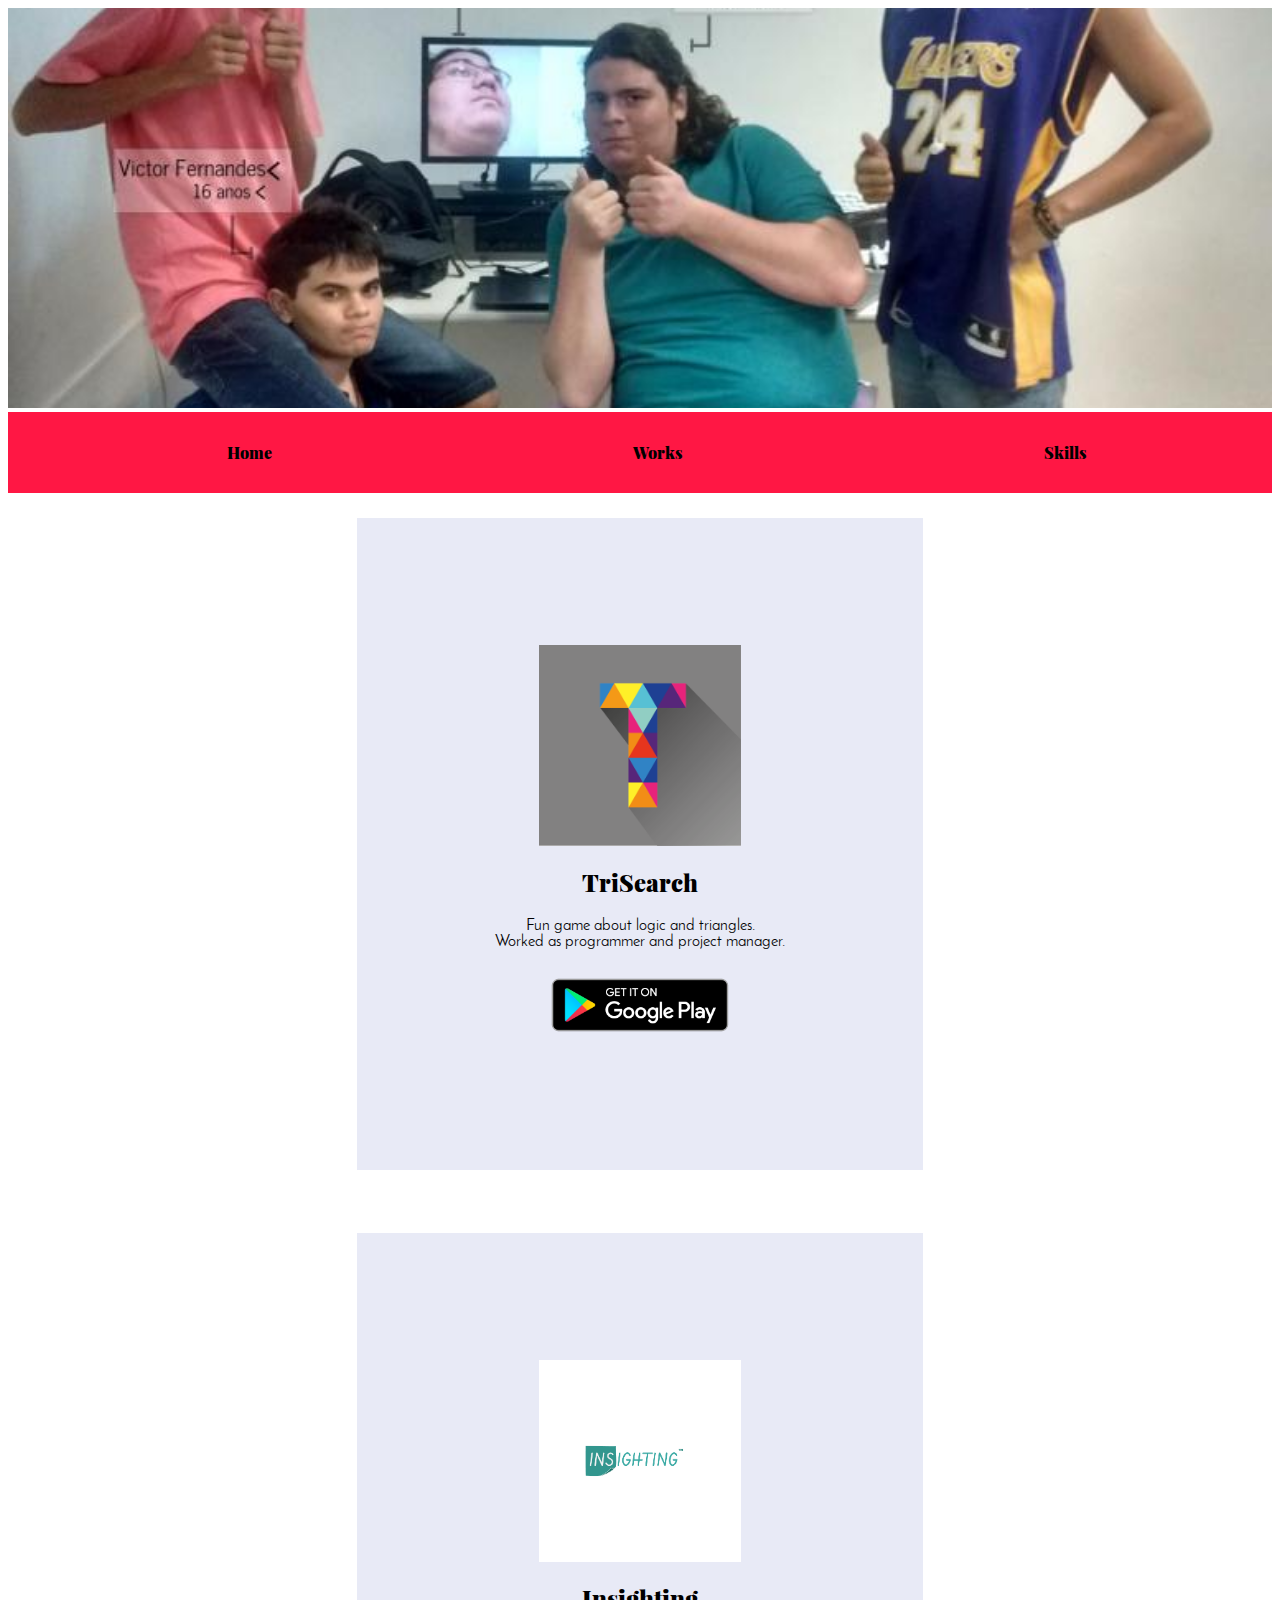
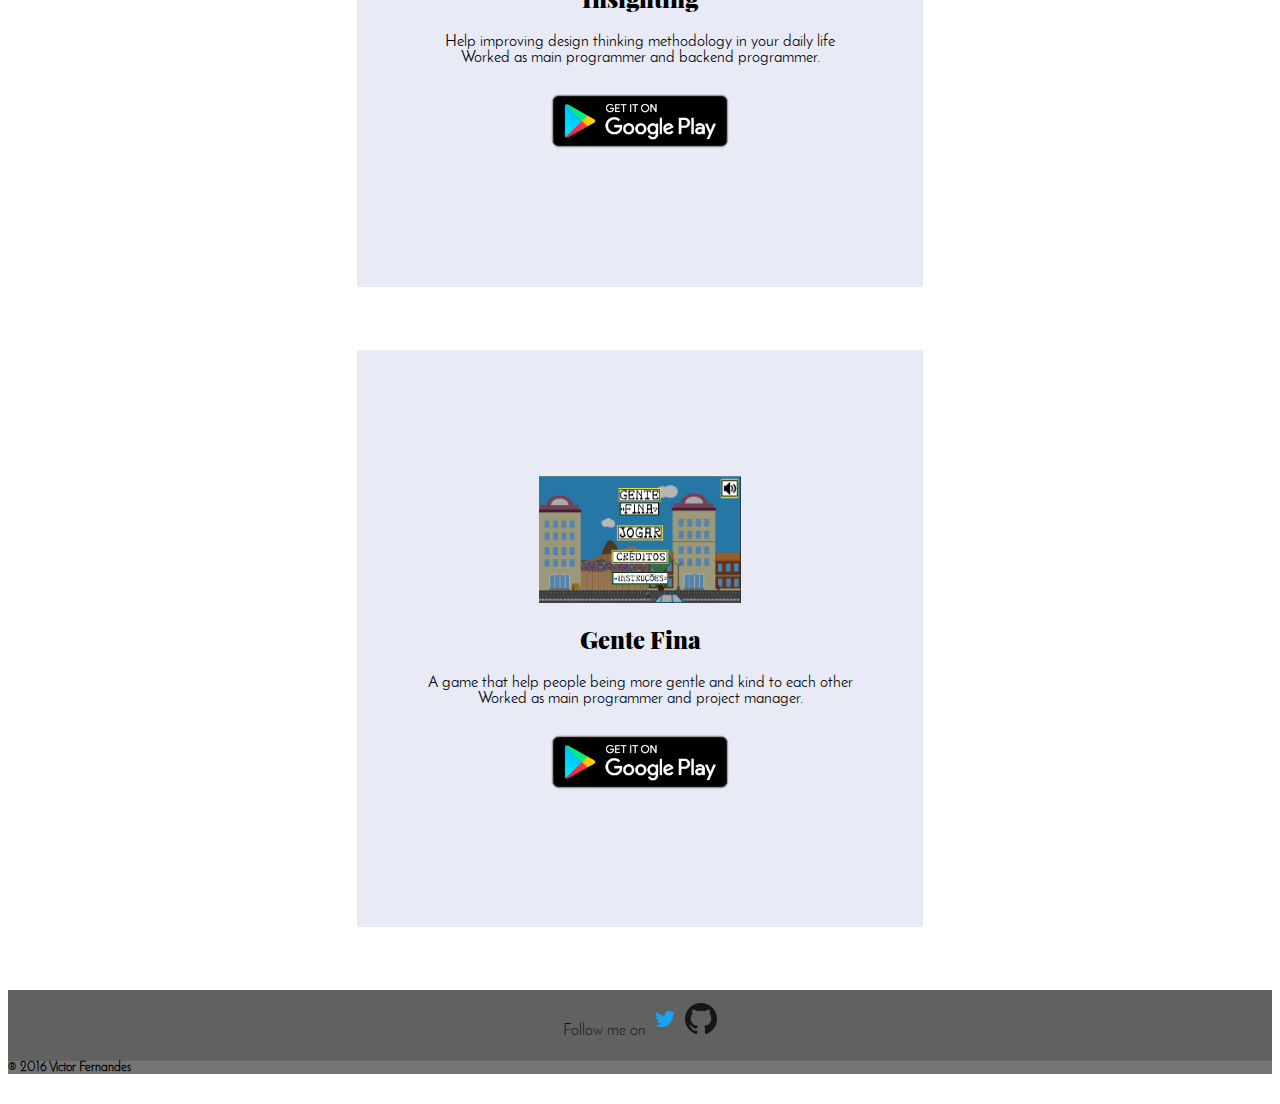
==== index.html @ 59cd8ab6 "New site template" ====
<!DOCTYPE HTML>
<!--
	Multiverse by HTML5 UP
	html5up.net | @n33co
	Free for personal and commercial use under the CCA 3.0 license (html5up.net/license)
-->
<html>
	<head>
		<title>Victor Fernandes</title>
		<meta charset="utf-8" />
		<!--[if lte IE 8]><script src="assets/js/ie/html5shiv.js"></script><![endif]-->
		<link rel="stylesheet" href="assets/css/style.css" />
	</head>
	<body>
		<header>
			<img id="header-painel" src="images/fulls/team.jpg">
		<nav>
			<ul class="navigation">
			<li>Home</li>
			<li>Works</li>
			<li>Skills</li>
			</ul>
		</nav>
		</header>
		
		<section class="works_painel" >
			<div class="work">
			<img src="images/fulls/trisearch.jpg">
			<h2>TriSearch</h2>
			<p>Fun game about logic and triangles. <br>Worked as programmer and project manager.</p>
			<center><a href="https://play.google.com/store/apps/details?id=com.nave.trisearch&hl=pt_BR"><img src="images/icons/gp.png"/></a></center>
			</div>
			
			<div class="work">
				<img src="images/fulls/insighting.png">
				<h2>Insighting</h2>
				<p>Help improving design thinking methodology in your daily life<br> Worked as main programmer and backend programmer.</p>
				<center><a href="http://main.insighting.xyz"><img src="images/icons/gp.png"/></a></center>
			</div>
			
			<div class="work">
			<img src="images/fulls/gente_fina.png">
			<h2>Gente Fina</h2>
			<p>A game that help people being more gentle and kind to each other<br> Worked as main programmer and project manager.</p>
			<center><a href="https://play.google.com/store/apps/details?id=com.nave.gentefina&hl=pt_BR"><img src="images/icons/gp.png"/></a></center>
			</div>
		</section>
		
		<footer>
			<div class="main-footer">
			<center>
				<p>Follow me on</p>
				<a href = "https://twitter.com/zappknight"><img src="images/icons/twitter.png"></a>
				<a href = "https://github.com/victorffernandes"><img  src="images/icons/git.png"></a>
			</center>
			</div>
			
		<h5>® 2016 Victor Fernandes </h5>
		</footer>
		
		
	</body>
</html>
---- assets/css/style.css ----
@font-face {
    font-family: Playfair;
    src: url(../fonts/playfair/PlayfairDisplay-Black.ttf);
}

@font-face {
    font-family: Josefin;
    src: url(../fonts/josefin/JosefinSans-Regular.ttf);
}

@font-face {
    font-family: JosefinLight;
    src: url(../fonts/josefin/JosefinSans-Light.ttf);
}


html,body{
max-width:100%;
overflow-x: hidden;
}

/*Header*/

#header-painel{
	width:100%;
	height:400px;
	object-fit: cover;
}

.navigation{
	background:#ff1744;
	margin:0px;
}

.navigation li {
	text-align:center;
	display: inline-block;
	width:33%;
	font-family: Playfair;
	padding: 30px 0px 30px 0px;
	
}

/*Portfolio*/

.works_painel{
	margin-top:2%;
}

.work img{
	display: block;
    margin: auto;
    width: 40%;
}

.work h2{
	text-align: center;
	font-family: Playfair;
}

.work p {
	text-align: center;
	font-family: Josefin;
}

.work{
	margin: 0 auto; 
	width:40%;
	margin-bottom:5%;
	background-color:#e8eaf6;
	padding: 10% 30px 10% 30px;
}

footer{
	background-color: #616161;
}

footer p{
	display:inline;
	font-family:JosefinLight;
}

footer h5 {
	display:block;
	font-family:JosefinLight;
	background-color:#757575;
}

footer img{
	margin-top:1%;
	width:32px;
	height:32px;
	display:inline;
}
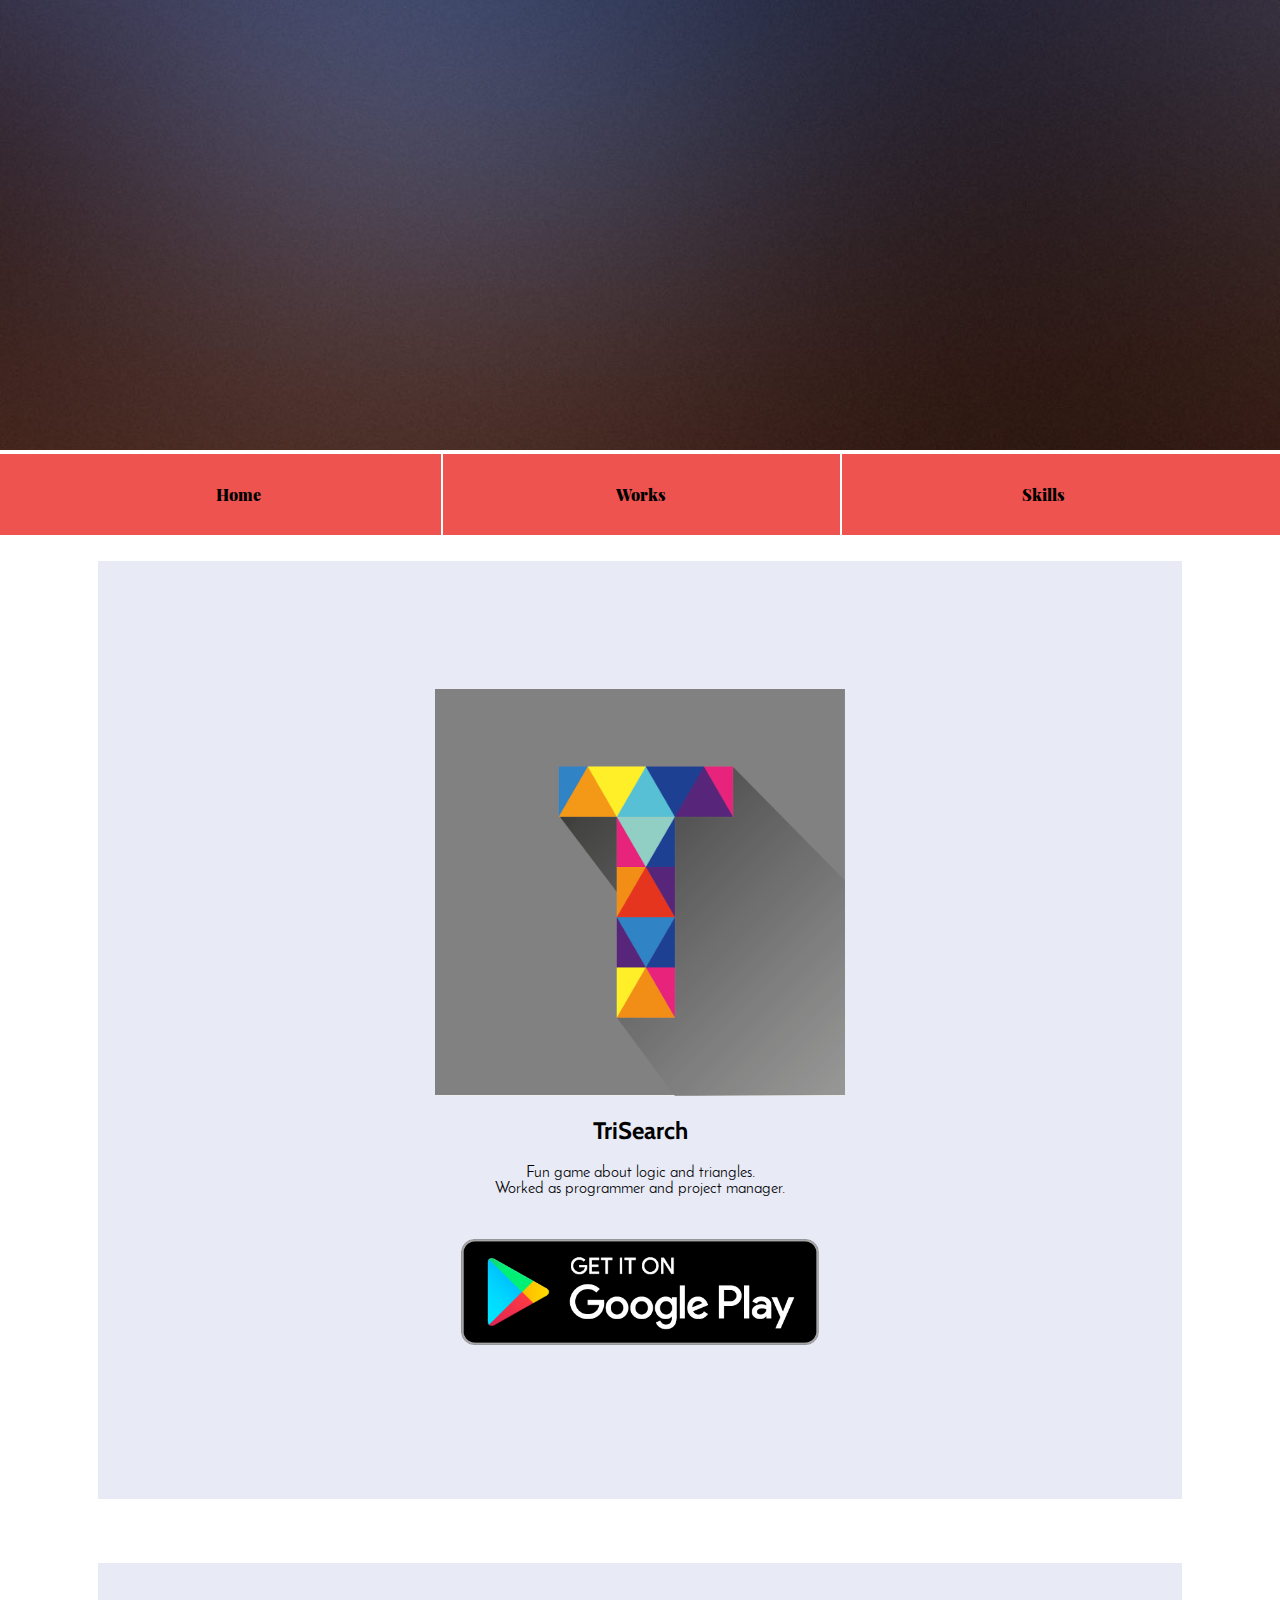
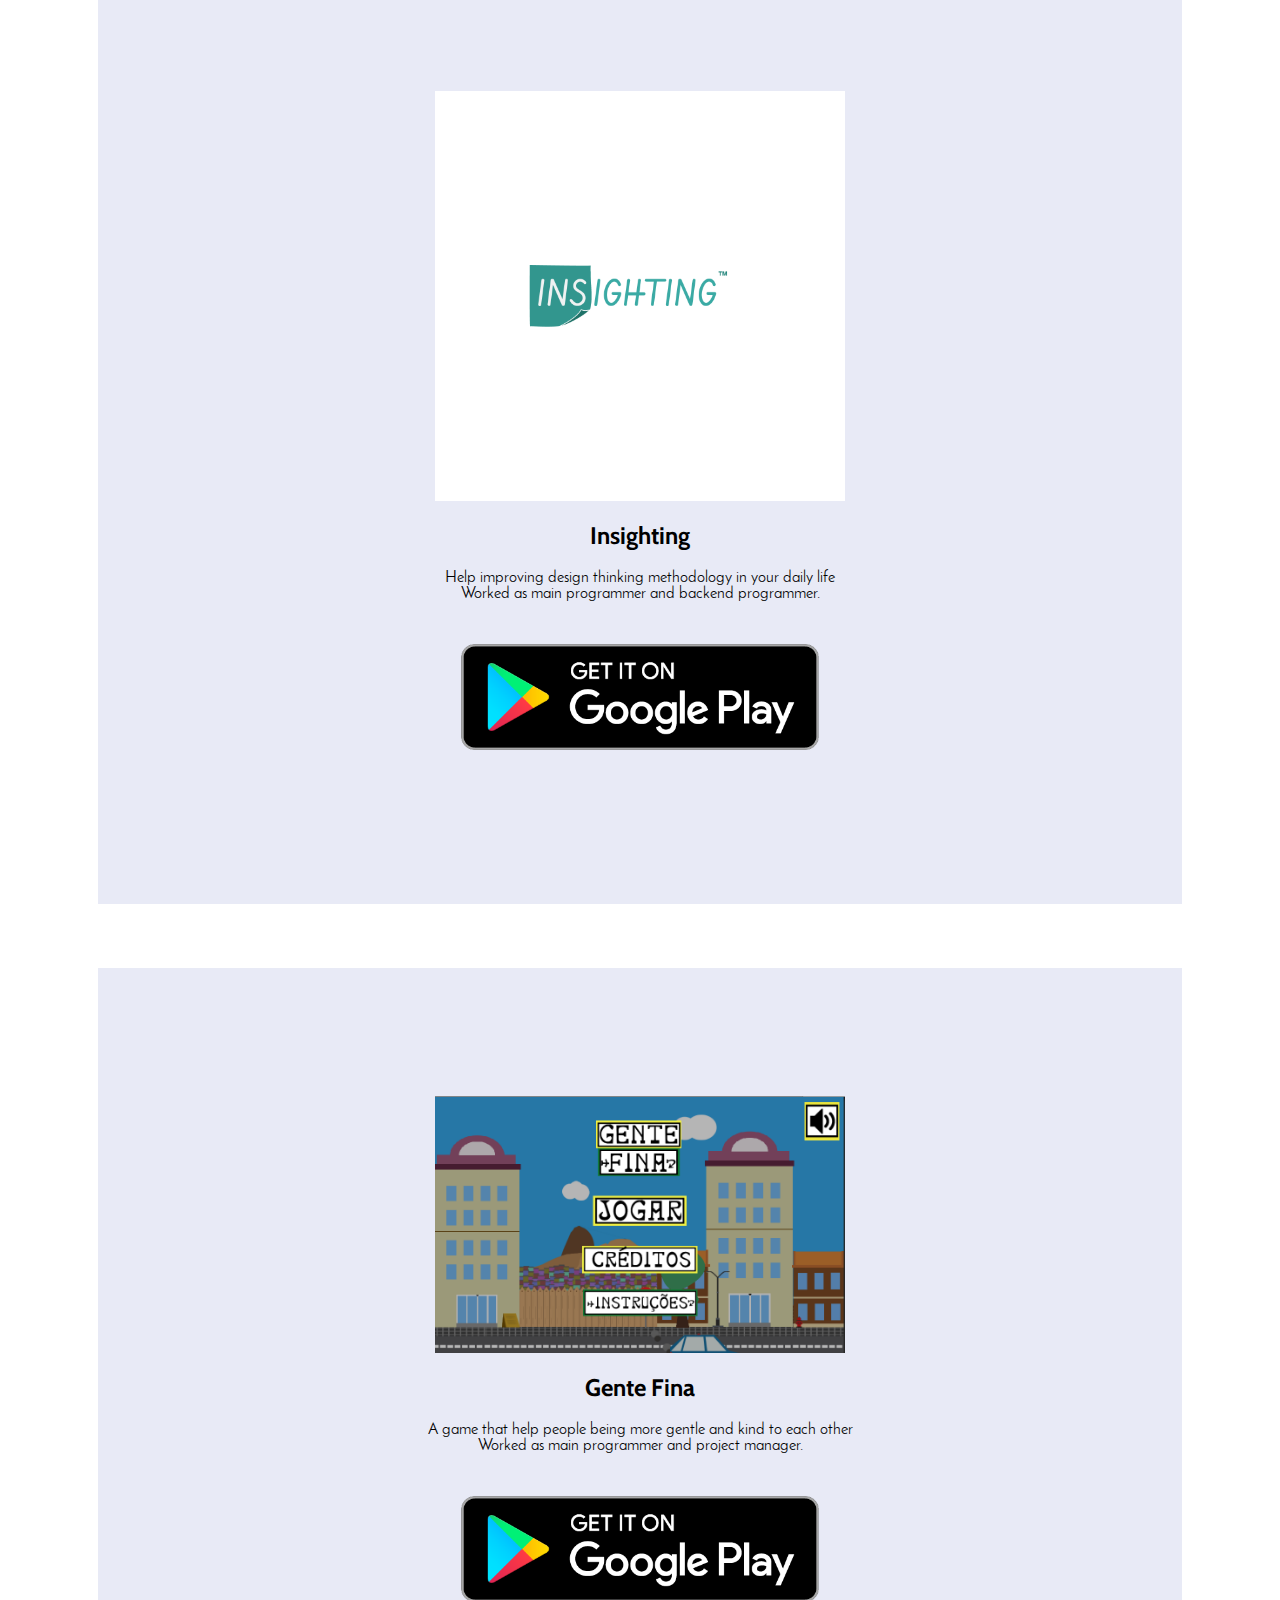
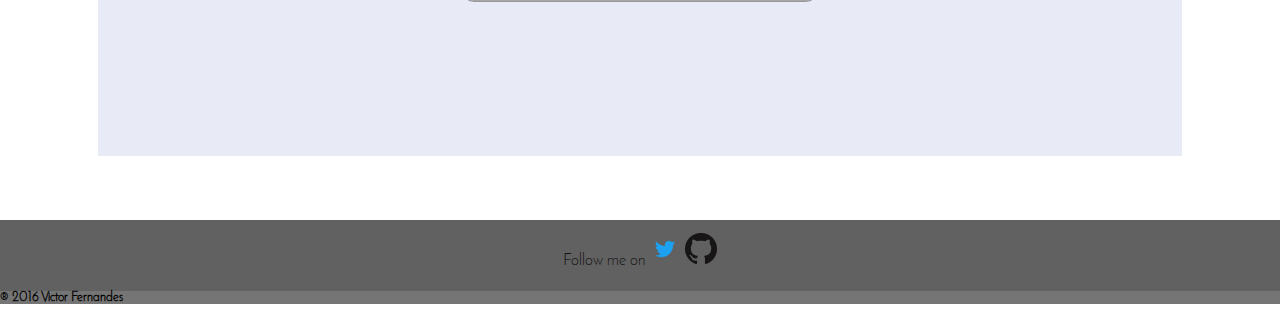
==== commit 75ecb143: "Fix nav bar" ====
--- a/index.html
+++ b/index.html
@@ -10,14 +10,15 @@
 		<meta charset="utf-8" />
 		<!--[if lte IE 8]><script src="assets/js/ie/html5shiv.js"></script><![endif]-->
 		<link rel="stylesheet" href="assets/css/style.css" />
+		<link href="https://fonts.googleapis.com/css?family=Cabin" rel="stylesheet">
 	</head>
 	<body>
 		<header>
-			<img id="header-painel" src="images/fulls/team.jpg">
+			<img id="header-painel" src="images/fulls/teste1.jpg">
 		<nav>
 			<ul class="navigation">
 			<li>Home</li>
-			<li>Works</li>
+			<li id="middle">Works</li>
 			<li>Skills</li>
 			</ul>
 		</nav>
--- a/assets/css/style.css
+++ b/assets/css/style.css
@@ -13,31 +13,49 @@
     src: url(../fonts/josefin/JosefinSans-Light.ttf);
 }
 
+@font-face {
+    font-family: JosefinBold;
+    src: url(../fonts/josefin/JosefinSans-Bold.ttf);
+}
+
 
 html,body{
 max-width:100%;
 overflow-x: hidden;
+margin: 0px;
+padding: 0px;
 }
 
 /*Header*/
 
 #header-painel{
 	width:100%;
-	height:400px;
+	height:450px;
 	object-fit: cover;
 }
 
+#header-painel img{
+	margin: 0px;
+}
+
 .navigation{
-	background:#ff1744;
 	margin:0px;
+	background-color: #ef5350;
+}
+
+.navigation #middle{
+	border-right: 2px solid white;
+	border-left: 2px solid white;
 }
 
 .navigation li {
 	text-align:center;
 	display: inline-block;
-	width:33%;
+	width:32%;
 	font-family: Playfair;
 	padding: 30px 0px 30px 0px;
+	margin-left: 0px;
+	background-color: #ef5350;
 	
 }
 
@@ -55,7 +73,7 @@
 
 .work h2{
 	text-align: center;
-	font-family: Playfair;
+	font-family: Cabin;
 }
 
 .work p {
@@ -65,14 +83,17 @@
 
 .work{
 	margin: 0 auto; 
-	width:40%;
+	width:80%;
 	margin-bottom:5%;
 	background-color:#e8eaf6;
 	padding: 10% 30px 10% 30px;
 }
 
+/*Footer*/
+
 footer{
 	background-color: #616161;
+	min-height: 40%;
 }
 
 footer p{
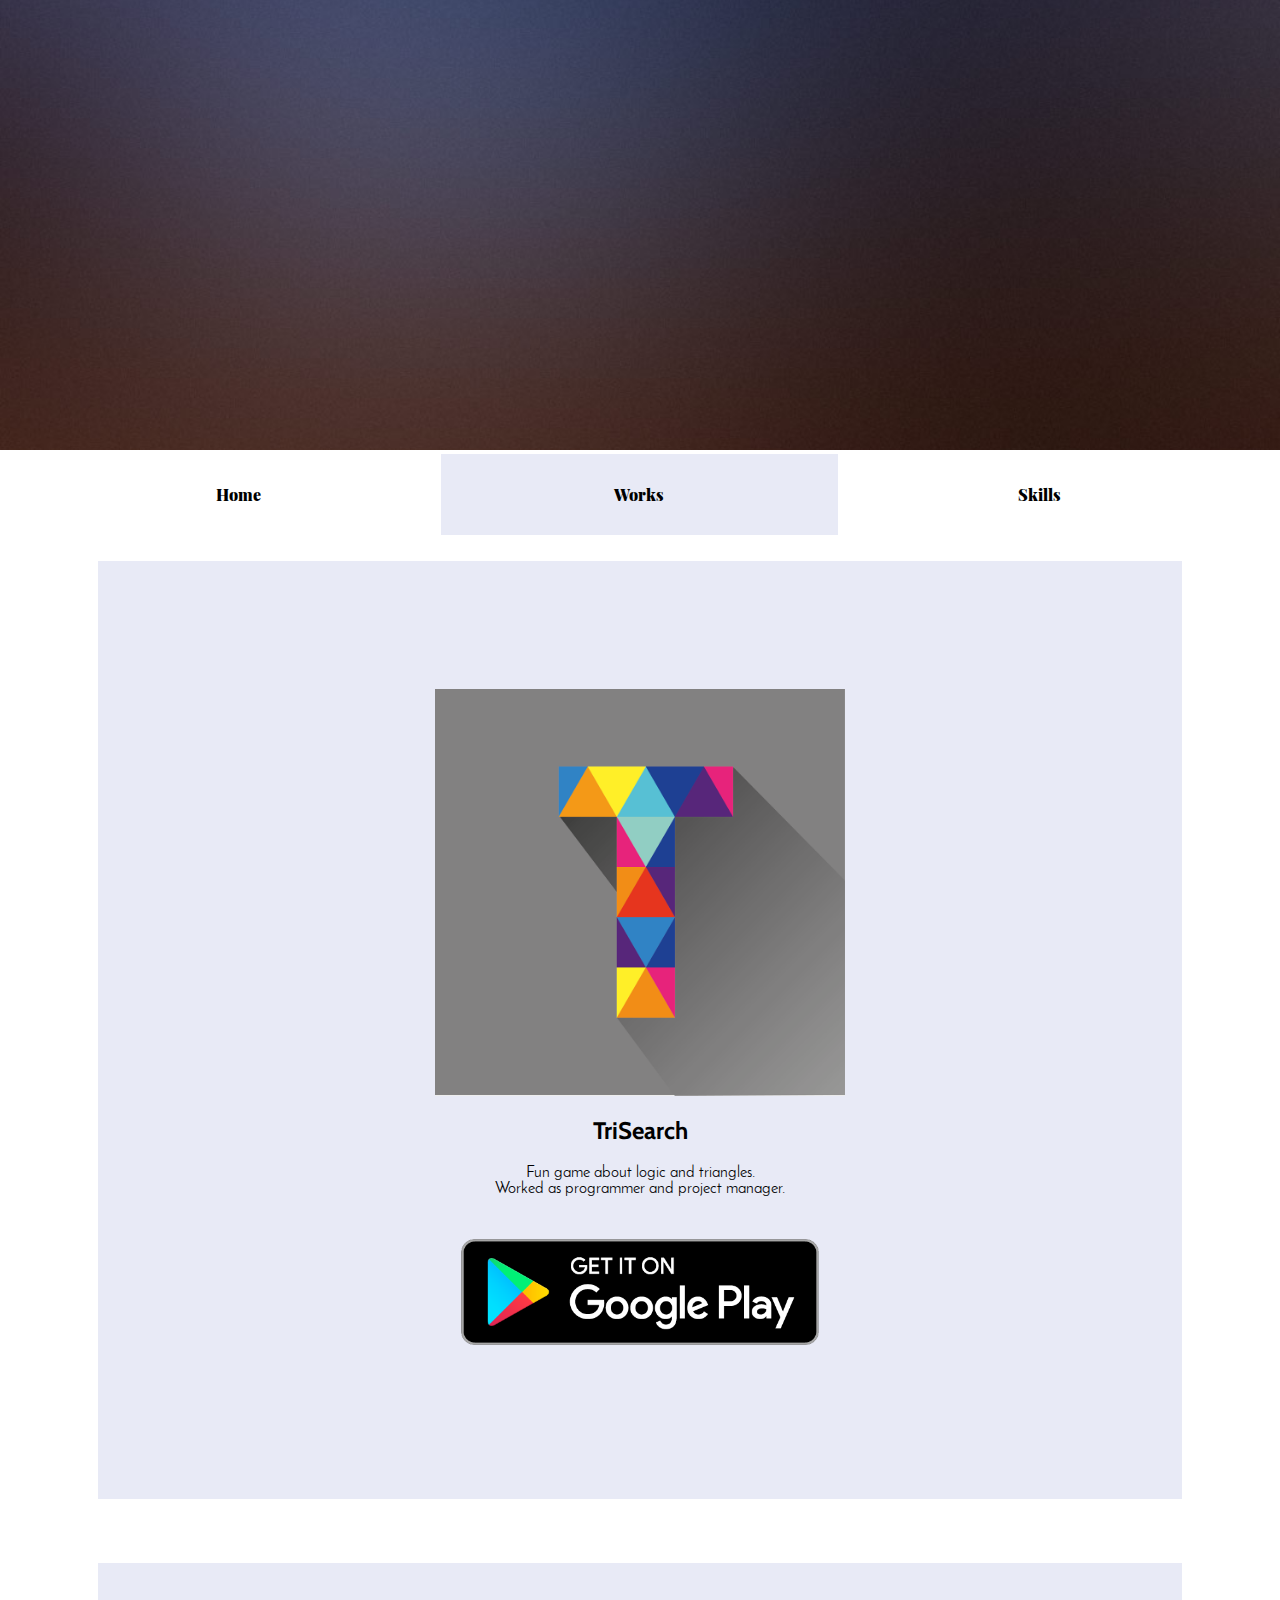
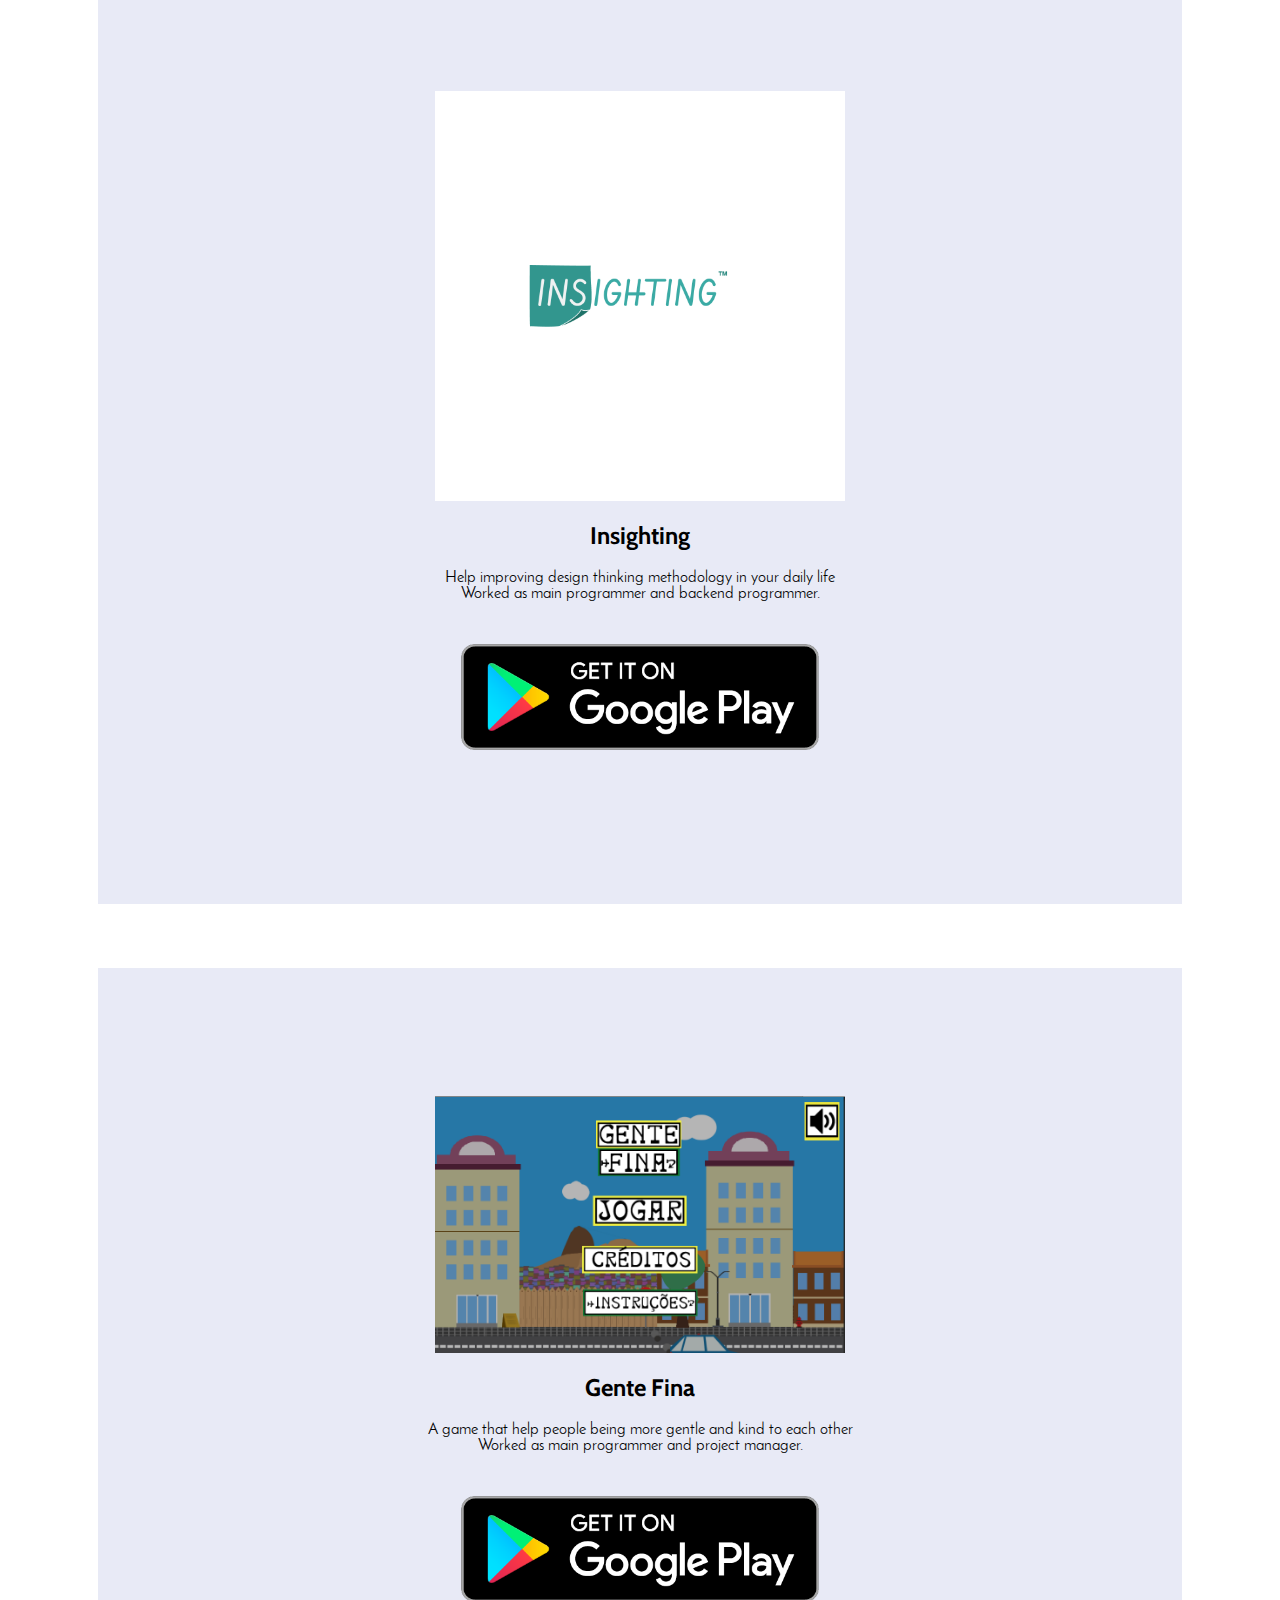
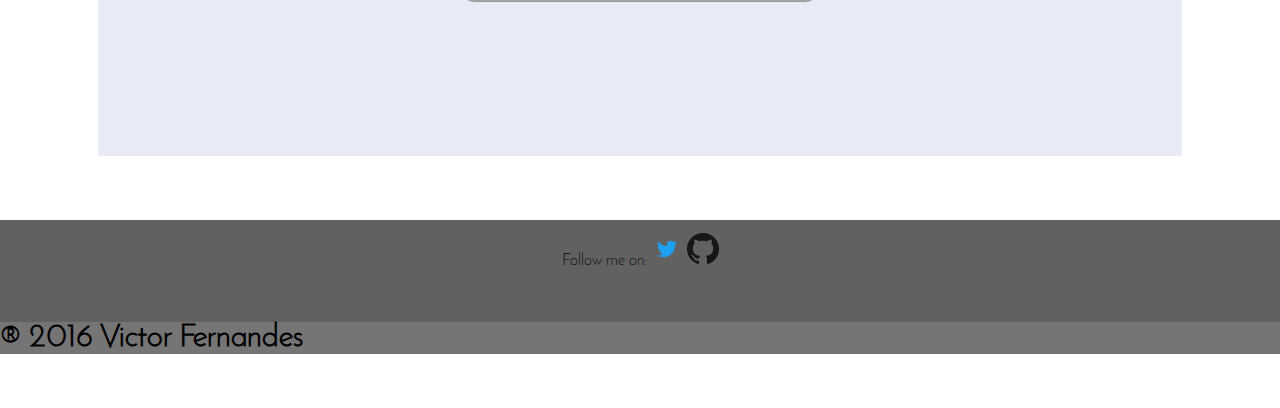
==== commit d3fc18b0: "Works Page fix" ====
--- a/index.html
+++ b/index.html
@@ -8,6 +8,7 @@
 	<head>
 		<title>Victor Fernandes</title>
 		<meta charset="utf-8" />
+		<script src="assets/js/jquery-3.1.1.js"></script>
 		<!--[if lte IE 8]><script src="assets/js/ie/html5shiv.js"></script><![endif]-->
 		<link rel="stylesheet" href="assets/css/style.css" />
 		<link href="https://fonts.googleapis.com/css?family=Cabin" rel="stylesheet">
@@ -17,9 +18,9 @@
 			<img id="header-painel" src="images/fulls/teste1.jpg">
 		<nav>
 			<ul class="navigation">
-			<li>Home</li>
-			<li id="middle">Works</li>
-			<li>Skills</li>
+			<a href="#"><li>Home</li></a>
+			<a href="#" ><li id="active">Works</li></a>
+			<a href="#"><li>Skills</li></a>
 			</ul>
 		</nav>
 		</header>
@@ -49,11 +50,9 @@
 		
 		<footer>
 			<div class="main-footer">
-			<center>
-				<p>Follow me on</p>
+				<p>Follow me on: </p>
 				<a href = "https://twitter.com/zappknight"><img src="images/icons/twitter.png"></a>
 				<a href = "https://github.com/victorffernandes"><img  src="images/icons/git.png"></a>
-			</center>
 			</div>
 			
 		<h5>® 2016 Victor Fernandes </h5>
--- a/assets/css/style.css
+++ b/assets/css/style.css
@@ -40,23 +40,28 @@
 
 .navigation{
 	margin:0px;
-	background-color: #ef5350;
 }
 
-.navigation #middle{
-	border-right: 2px solid white;
-	border-left: 2px solid white;
+.navigation #active{
+	background-color: #e8eaf6;
 }
 
-.navigation li {
+.navigation li{
 	text-align:center;
 	display: inline-block;
 	width:32%;
 	font-family: Playfair;
 	padding: 30px 0px 30px 0px;
 	margin-left: 0px;
-	background-color: #ef5350;
-	
+}
+
+.navigation a{
+	text-decoration: none;
+	color:black;
+}
+
+.navigation li:hover{
+	background-color:#bdbdbd;
 }
 
 /*Portfolio*/
@@ -105,6 +110,7 @@
 	display:block;
 	font-family:JosefinLight;
 	background-color:#757575;
+	font-size: 2em;
 }
 
 footer img{
@@ -115,3 +121,8 @@
 }
 
 
+.main-footer{
+	vertical-align: center;
+	text-align: center;	
+}
+
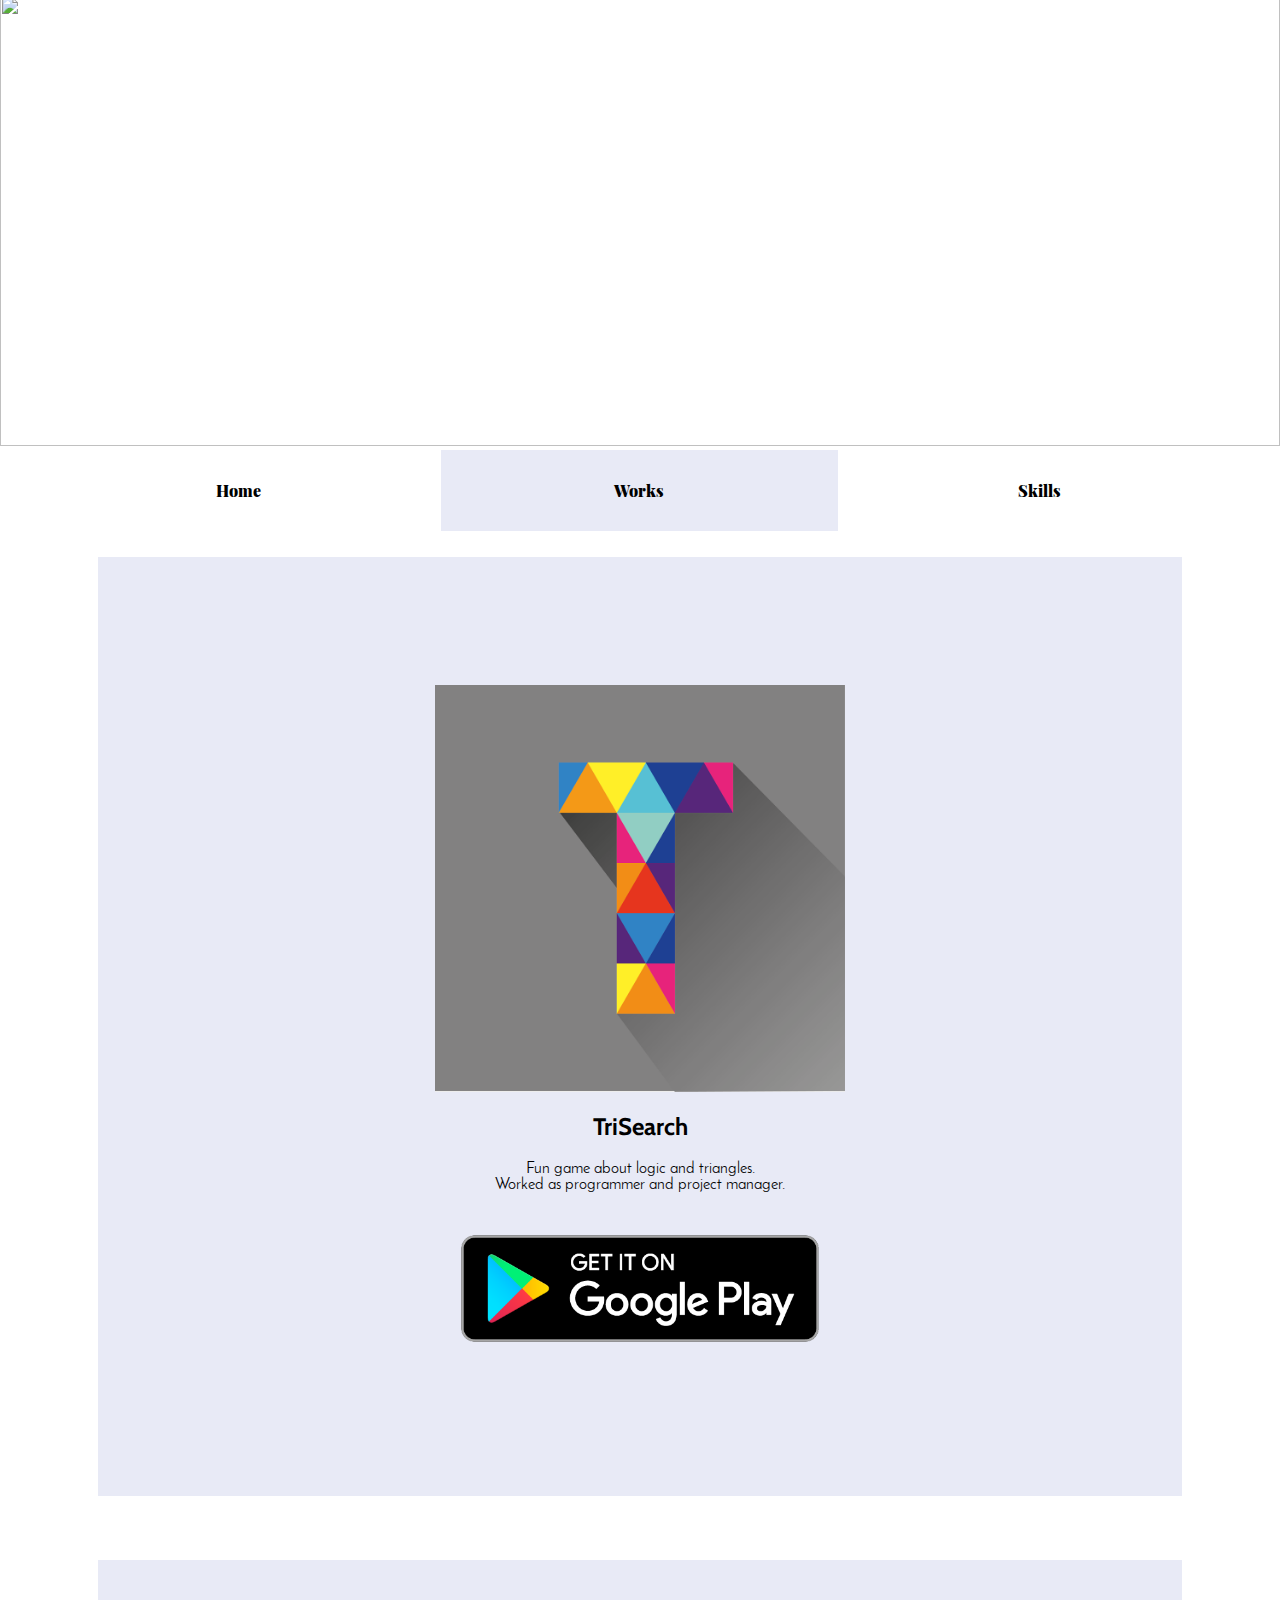
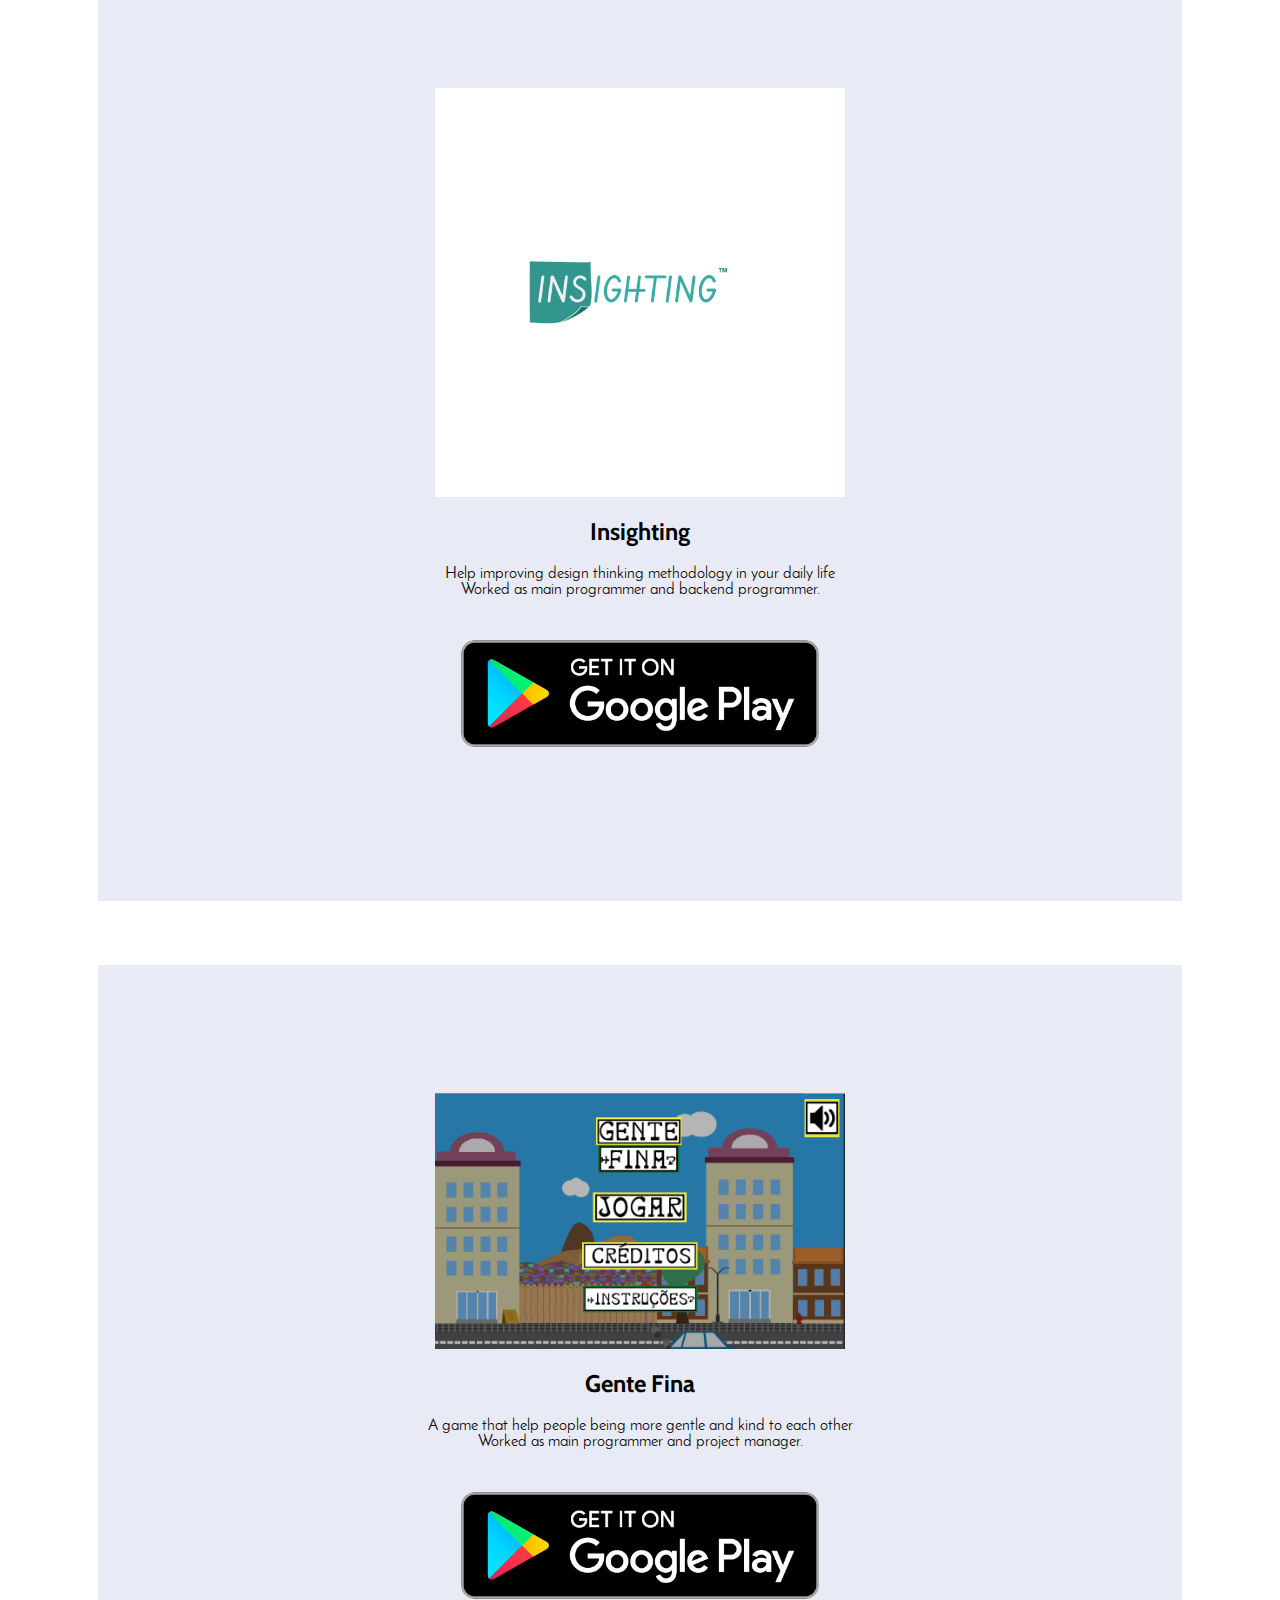
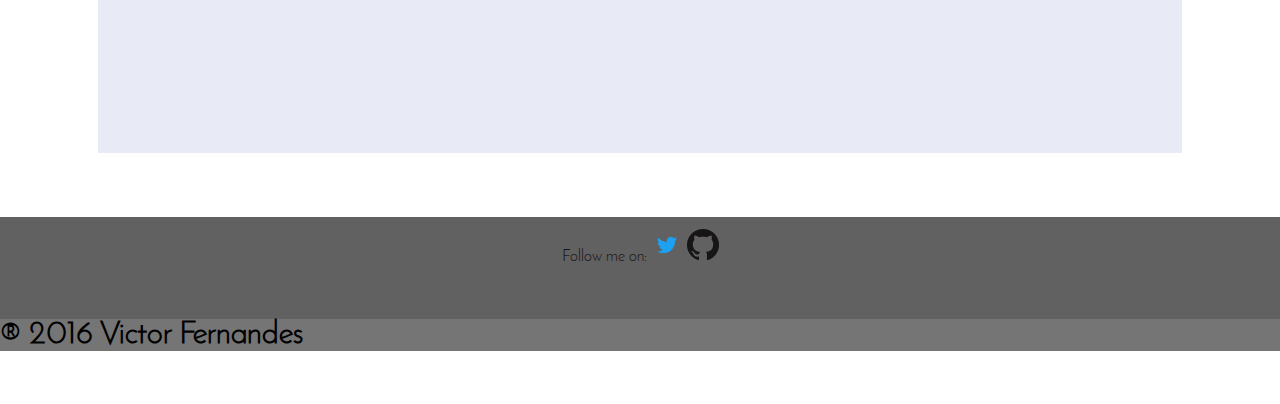
==== commit 0a189390: "New image loop" ====
--- a/index.html
+++ b/index.html
@@ -1,9 +1,4 @@
 <!DOCTYPE HTML>
-<!--
-	Multiverse by HTML5 UP
-	html5up.net | @n33co
-	Free for personal and commercial use under the CCA 3.0 license (html5up.net/license)
--->
 <html>
 	<head>
 		<title>Victor Fernandes</title>
@@ -15,9 +10,31 @@
 	</head>
 	<body>
 		<header>
-			<img id="header-painel" src="images/fulls/teste1.jpg">
+			<script>
+				var array = ["images/fulls/perfil.png","images/fulls/team.png","images/fulls/calc_photo.png"];
+				var arrayT = ["Victor Fernandes Portfolio", "Amateur Programmer", "CEJLL Student"];
+				var i = 0;
+				function changeImage(){
+					document.getElementById("header-painel").src=array[i];
+					document.getElementById("img-title").innerHTML=arrayT[i];
+					if(i >= 2) i = 0;
+					console.log(i);
+
+					i++;
+				}
+
+				function set(t) {
+				    myVar = setInterval(changeImage, t);
+				}
+				set(7000);
+			</script>
+				<h1 id="img-title">CEJLL Student</h1>
+			<img id="header-painel" src="images/fulls/calc_photo.png">
+
+		</img>	
+
 		<nav>
-			<ul class="navigation">
+			<ul class="navigation" >
 			<a href="#"><li>Home</li></a>
 			<a href="#" ><li id="active">Works</li></a>
 			<a href="#"><li>Skills</li></a>
--- a/assets/css/style.css
+++ b/assets/css/style.css
@@ -32,6 +32,22 @@
 	width:100%;
 	height:450px;
 	object-fit: cover;
+	z-index: -1;
+	margin-top: -25%;
+}
+
+.small-ball{
+	width:30px;
+	height: 30px;
+}
+
+header h1{
+	position: relative;
+	text-align: center;
+	color: #fff;
+	vertical-align: center;
+	margin-bottom: 20%;
+	font-family: Cabin;
 }
 
 #header-painel img{
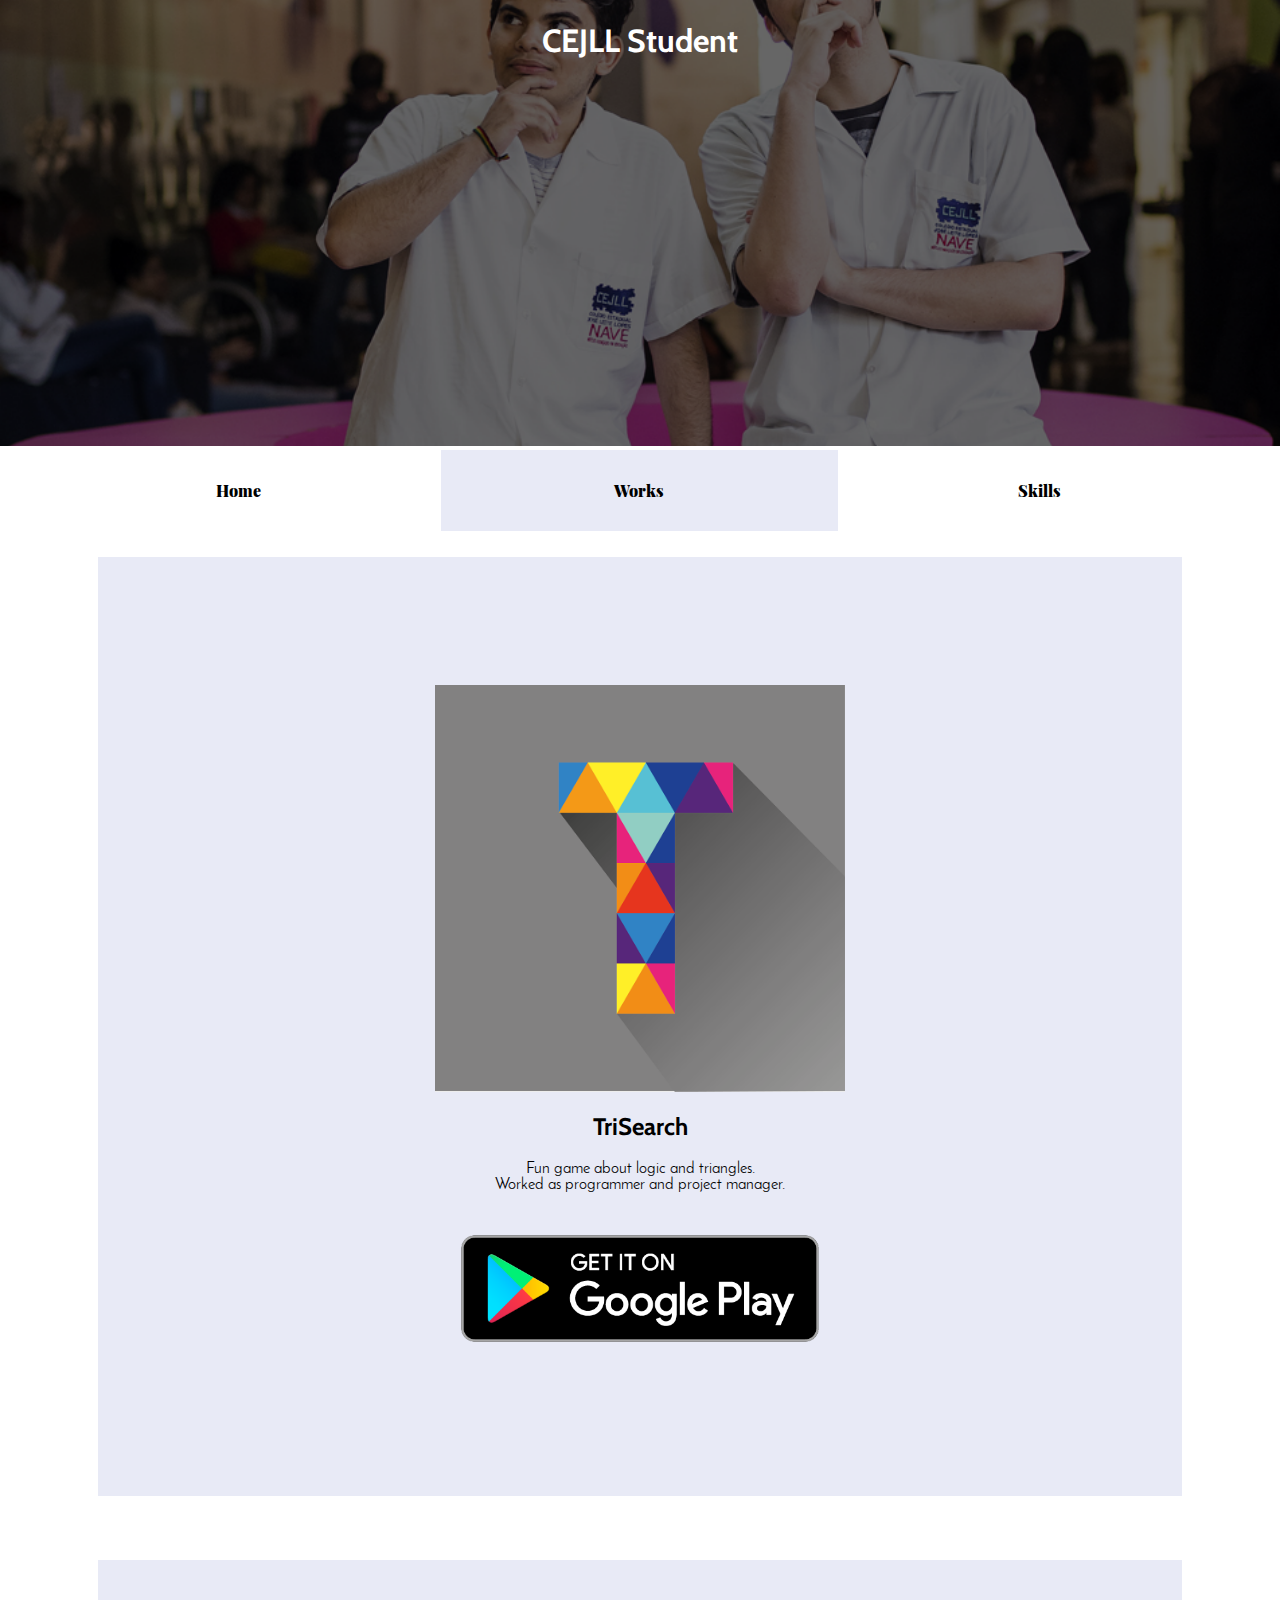
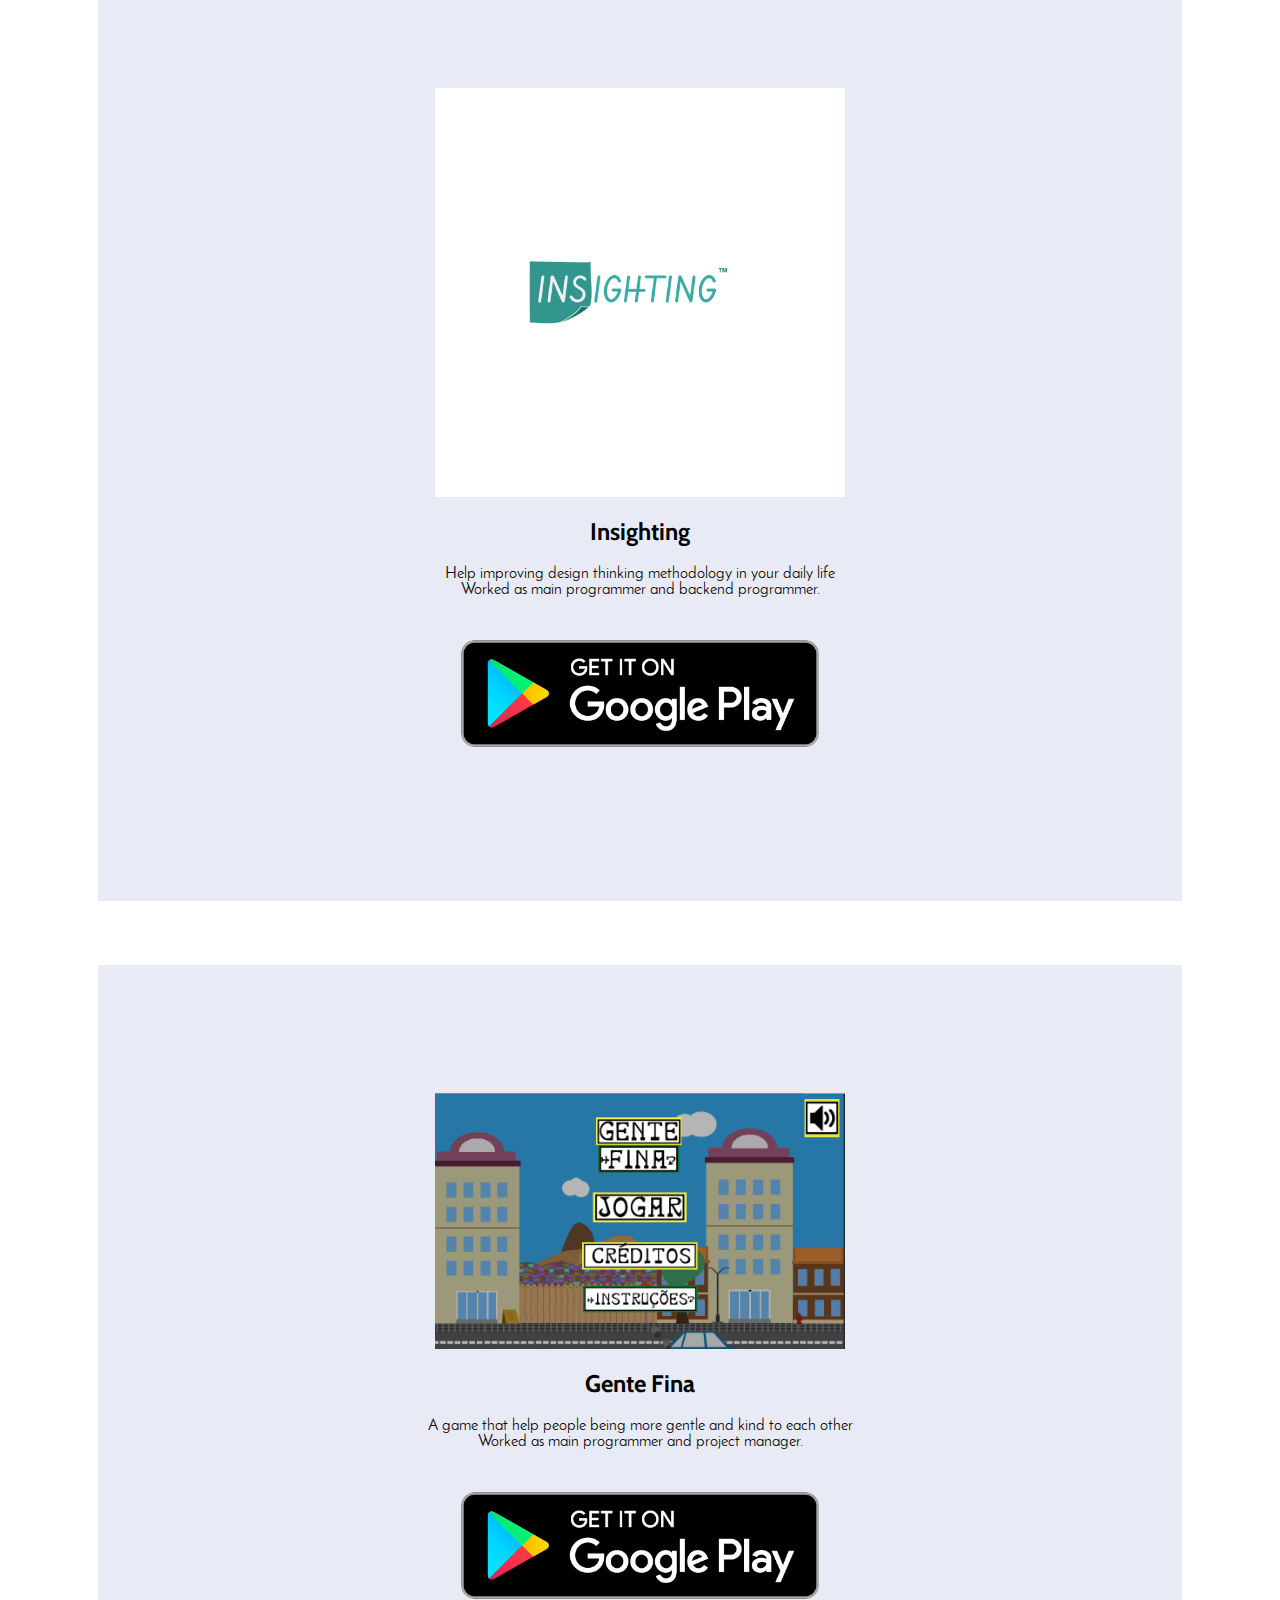
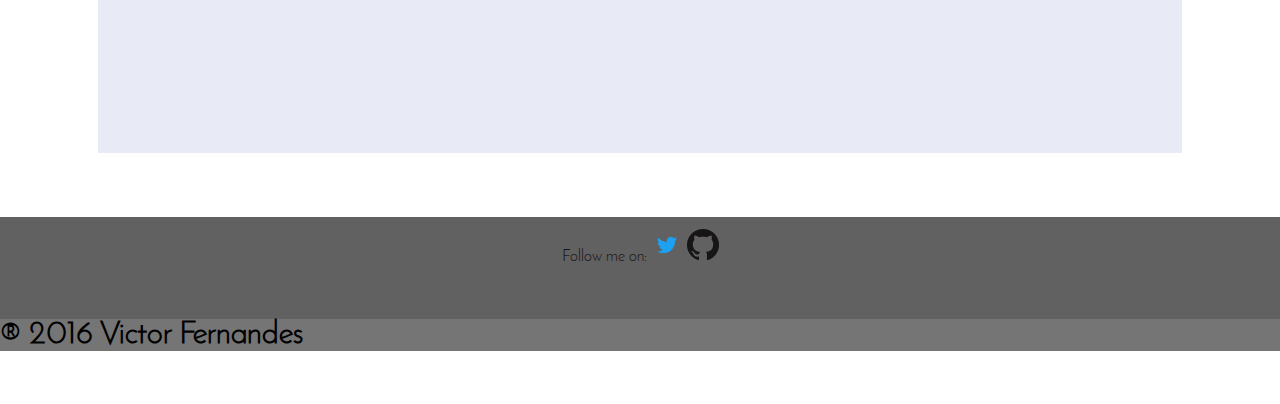
==== commit 53c0f068: "Fixing change image bug" ====
--- a/index.html
+++ b/index.html
@@ -15,9 +15,10 @@
 				var arrayT = ["Victor Fernandes Portfolio", "Amateur Programmer", "CEJLL Student"];
 				var i = 0;
 				function changeImage(){
+					if(i == 3) i = 0;
 					document.getElementById("header-painel").src=array[i];
 					document.getElementById("img-title").innerHTML=arrayT[i];
-					if(i >= 2) i = 0;
+					
 					console.log(i);
 
 					i++;
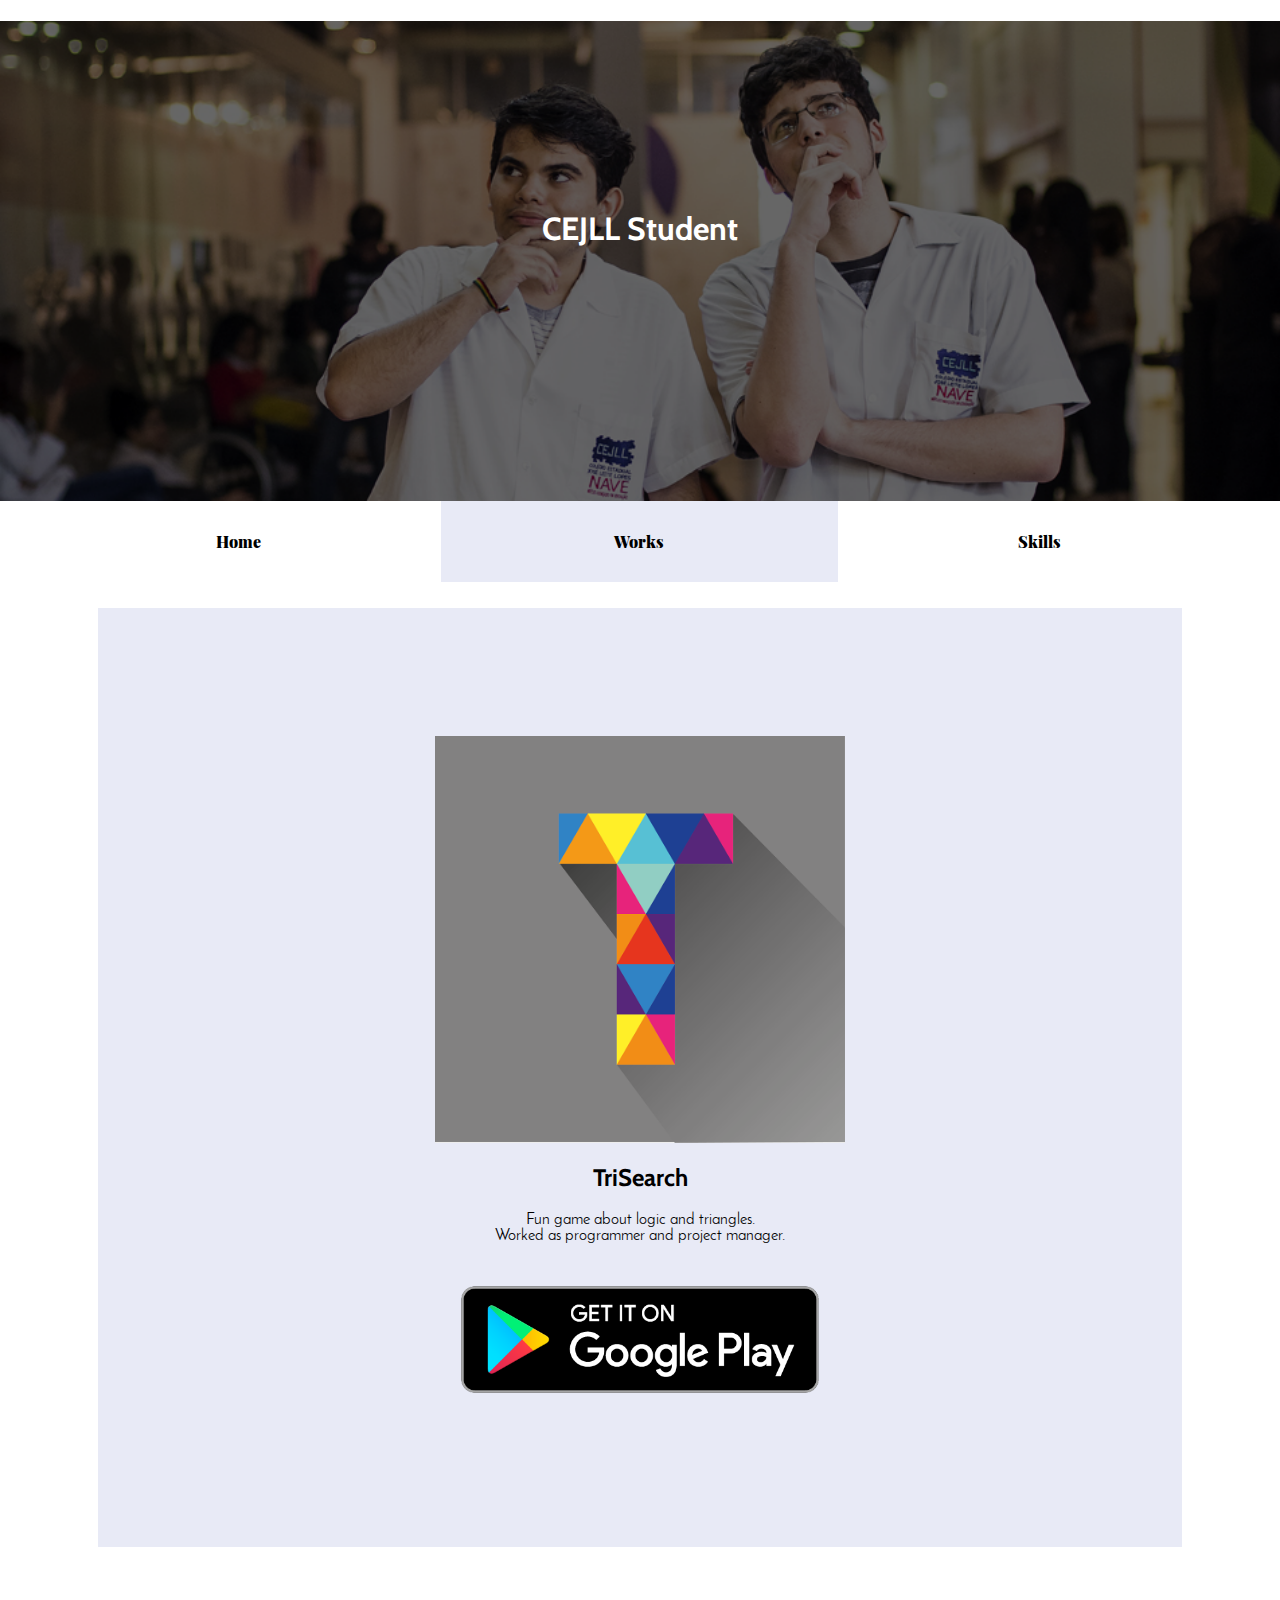
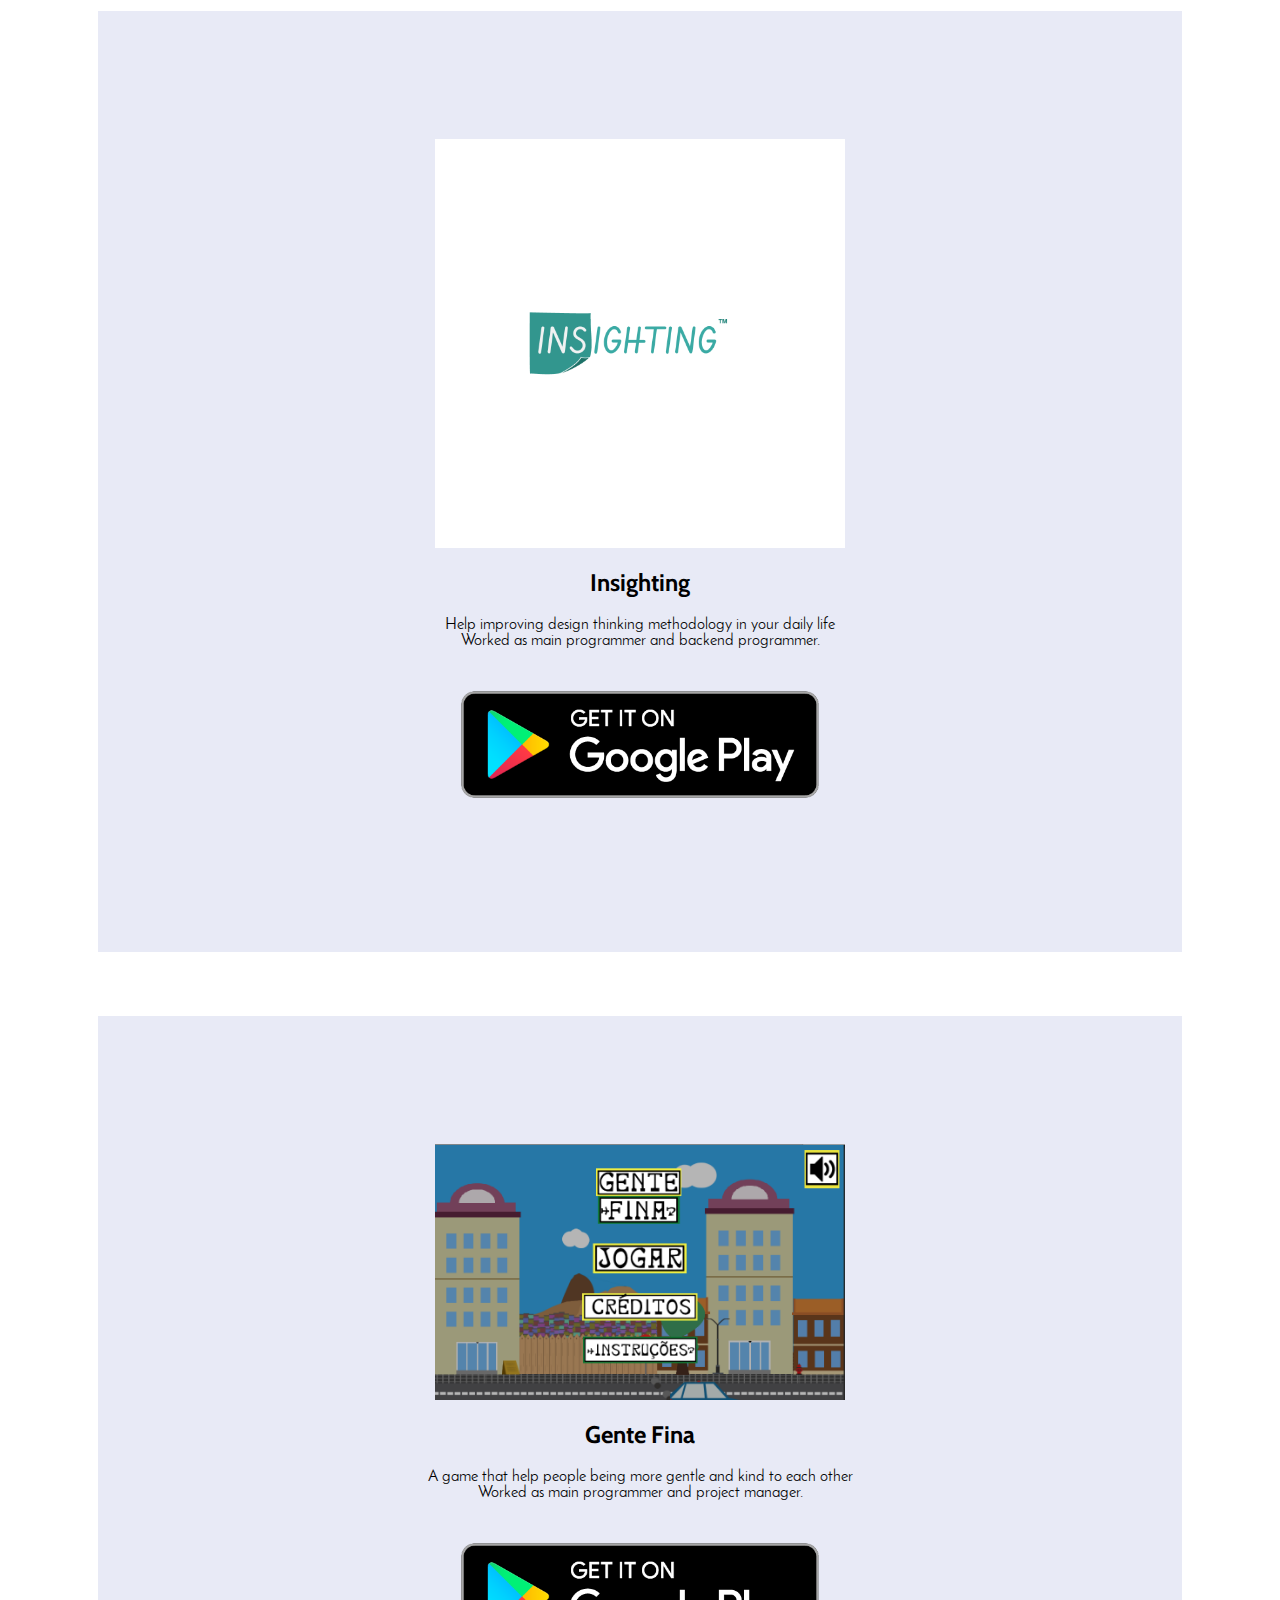
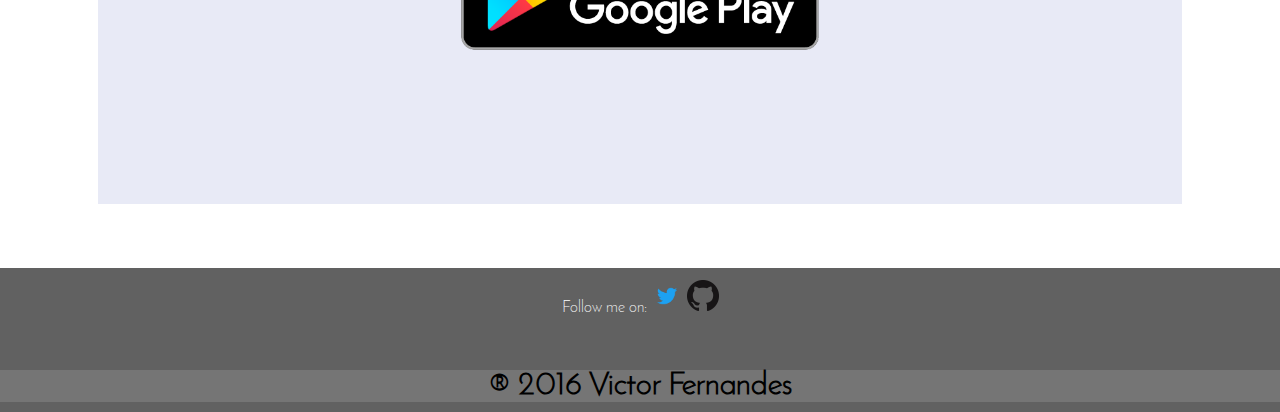
==== commit 5a40d80f: "Deleted low resolutoin images" ====
--- a/index.html
+++ b/index.html
@@ -11,12 +11,12 @@
 	<body>
 		<header>
 			<script>
-				var array = ["images/fulls/perfil.png","images/fulls/team.png","images/fulls/calc_photo.png"];
-				var arrayT = ["Victor Fernandes Portfolio", "Amateur Programmer", "CEJLL Student"];
+				var array = ["images/fulls/calc_photo2.png"];
+				var arrayT = ["CEJLL Student"];
 				var i = 0;
 				function changeImage(){
-					if(i == 3) i = 0;
-					document.getElementById("header-painel").src=array[i];
+					if(i == array.length) i = 0;
+					document.getElementById("header-painel").style.backgroundImage="url('"+array[i]+"'";
 					document.getElementById("img-title").innerHTML=arrayT[i];
 					
 					console.log(i);
@@ -29,10 +29,12 @@
 				}
 				set(7000);
 			</script>
+				
+			<div id="header-painel">
+				<center>
 				<h1 id="img-title">CEJLL Student</h1>
-			<img id="header-painel" src="images/fulls/calc_photo.png">
-
-		</img>	
+			</center>
+			</div>	
 
 		<nav>
 			<ul class="navigation" >
@@ -68,12 +70,15 @@
 		
 		<footer>
 			<div class="main-footer">
+				<center>
 				<p>Follow me on: </p>
 				<a href = "https://twitter.com/zappknight"><img src="images/icons/twitter.png"></a>
 				<a href = "https://github.com/victorffernandes"><img  src="images/icons/git.png"></a>
+				<h5>® 2016 Victor Fernandes </h5>
+				</center>
 			</div>
 			
-		<h5>® 2016 Victor Fernandes </h5>
+		
 		</footer>
 		
 		
--- a/assets/css/style.css
+++ b/assets/css/style.css
@@ -30,23 +30,23 @@
 
 #header-painel{
 	width:100%;
-	height:450px;
+	height:30em;
+	z-index: -1;
 	object-fit: cover;
-	z-index: -1;
-	margin-top: -25%;
+	background-repeat: no-repeat;
+	background: url('../../images/fulls/calc_photo2.png');
+	text-align: center;
+	background-size: cover;
 }
 
-.small-ball{
-	width:30px;
-	height: 30px;
-}
+.small-ball{}
 
 header h1{
 	position: relative;
 	text-align: center;
+	line-height: 13em;
 	color: #fff;
-	vertical-align: center;
-	margin-bottom: 20%;
+	
 	font-family: Cabin;
 }
 
@@ -114,7 +114,10 @@
 
 footer{
 	background-color: #616161;
-	min-height: 40%;
+    position: relative;
+    z-index: 10;
+    height: 9em;
+    overflow-y: hidden;
 }
 
 footer p{
@@ -136,9 +139,12 @@
 	display:inline;
 }
 
-
 .main-footer{
 	vertical-align: center;
 	text-align: center;	
 }
 
+.main-footer p{
+	color:#fff;
+}
+
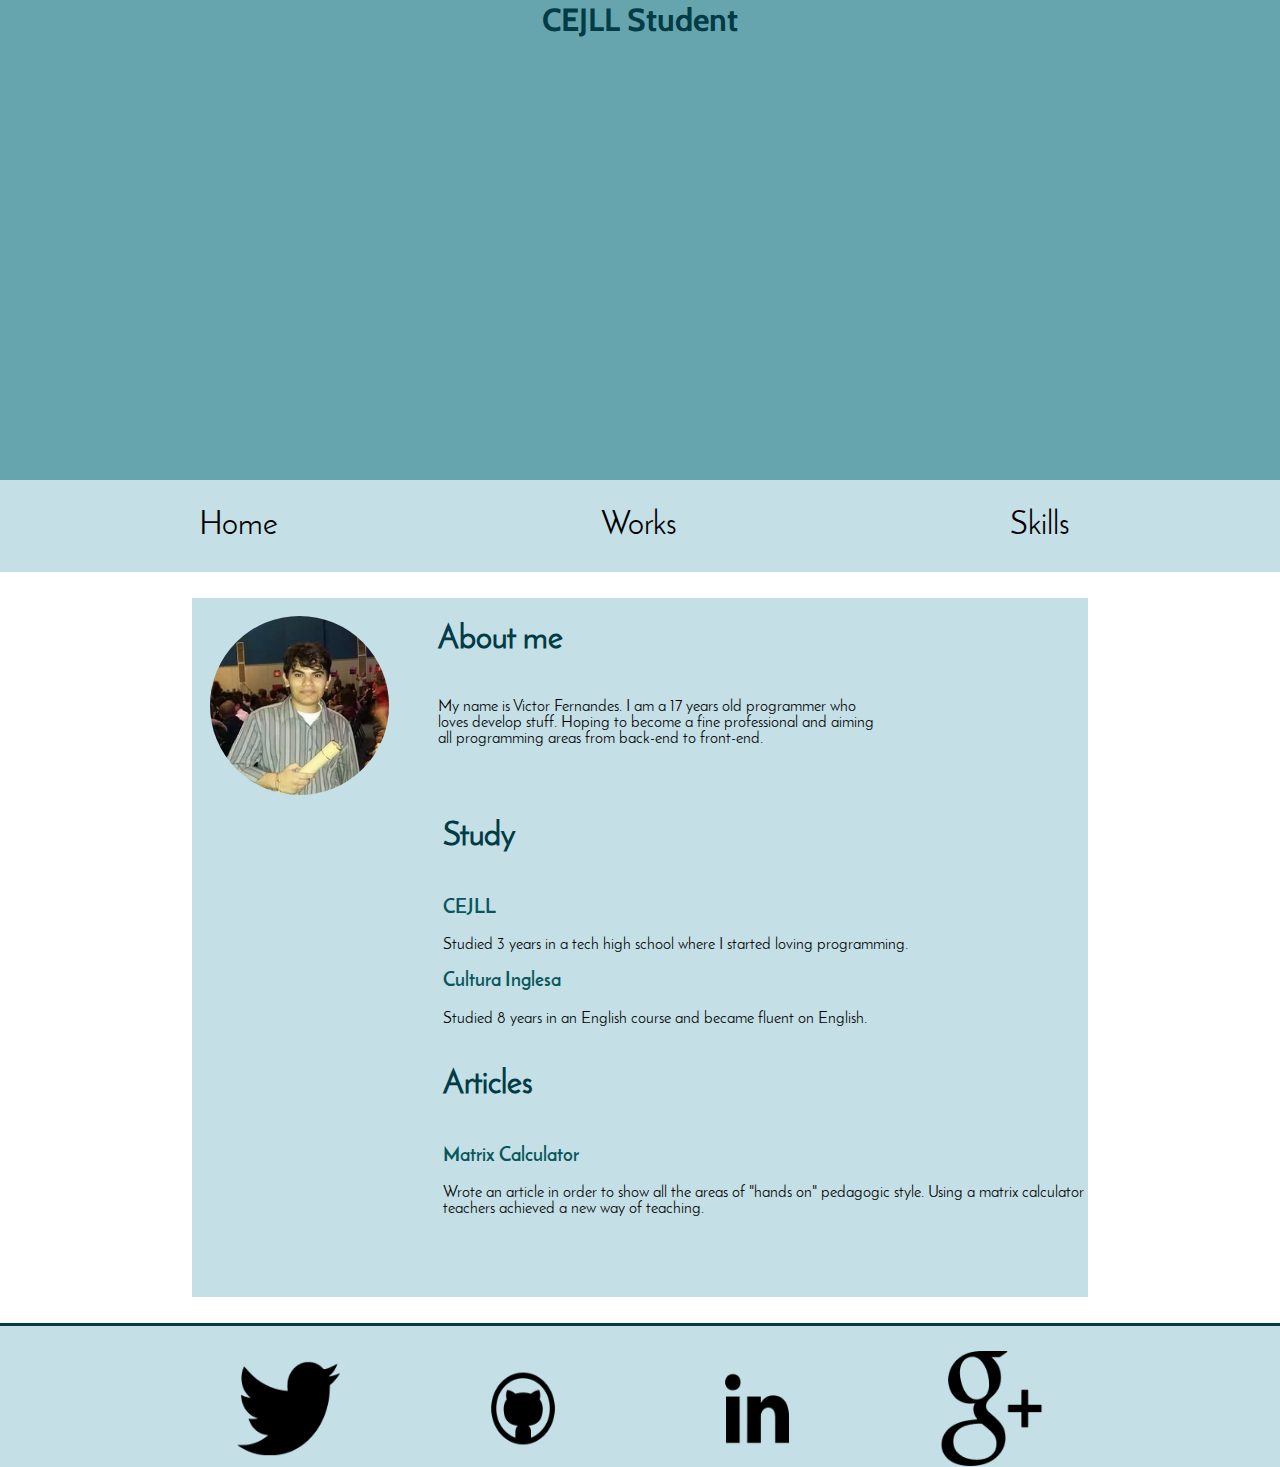
==== commit a2f0d459: "New Colors" ====
--- a/index.html
+++ b/index.html
@@ -1,86 +1,33 @@
-<!DOCTYPE HTML>
-<html>
-	<head>
-		<title>Victor Fernandes</title>
-		<meta charset="utf-8" />
-		<script src="assets/js/jquery-3.1.1.js"></script>
-		<!--[if lte IE 8]><script src="assets/js/ie/html5shiv.js"></script><![endif]-->
-		<link rel="stylesheet" href="assets/css/style.css" />
+<html> 
+  <head> 
+  <link rel="stylesheet" href="assets/css/style.css" />
 		<link href="https://fonts.googleapis.com/css?family=Cabin" rel="stylesheet">
-	</head>
-	<body>
-		<header>
-			<script>
-				var array = ["images/fulls/calc_photo2.png"];
-				var arrayT = ["CEJLL Student"];
-				var i = 0;
-				function changeImage(){
-					if(i == array.length) i = 0;
-					document.getElementById("header-painel").style.backgroundImage="url('"+array[i]+"'";
-					document.getElementById("img-title").innerHTML=arrayT[i];
-					
-					console.log(i);
-
-					i++;
-				}
-
-				function set(t) {
-				    myVar = setInterval(changeImage, t);
-				}
-				set(7000);
-			</script>
-				
-			<div id="header-painel">
-				<center>
-				<h1 id="img-title">CEJLL Student</h1>
-			</center>
-			</div>	
-
-		<nav>
-			<ul class="navigation" >
-			<a href="#"><li>Home</li></a>
-			<a href="#" ><li id="active">Works</li></a>
-			<a href="#"><li>Skills</li></a>
-			</ul>
-		</nav>
-		</header>
-		
-		<section class="works_painel" >
-			<div class="work">
-			<img src="images/fulls/trisearch.jpg">
-			<h2>TriSearch</h2>
-			<p>Fun game about logic and triangles. <br>Worked as programmer and project manager.</p>
-			<center><a href="https://play.google.com/store/apps/details?id=com.nave.trisearch&hl=pt_BR"><img src="images/icons/gp.png"/></a></center>
-			</div>
-			
-			<div class="work">
-				<img src="images/fulls/insighting.png">
-				<h2>Insighting</h2>
-				<p>Help improving design thinking methodology in your daily life<br> Worked as main programmer and backend programmer.</p>
-				<center><a href="http://main.insighting.xyz"><img src="images/icons/gp.png"/></a></center>
-			</div>
-			
-			<div class="work">
-			<img src="images/fulls/gente_fina.png">
-			<h2>Gente Fina</h2>
-			<p>A game that help people being more gentle and kind to each other<br> Worked as main programmer and project manager.</p>
-			<center><a href="https://play.google.com/store/apps/details?id=com.nave.gentefina&hl=pt_BR"><img src="images/icons/gp.png"/></a></center>
-			</div>
+  <script src="https://ajax.googleapis.com/ajax/libs/jquery/3.1.1/jquery.min.js"></script>
+  </head> 
+	<script>
+		$(function(){$("#footerContent").load("footer.html");});
+		$(function(){$("#headerContent").load("header.html");}); 
+	</script> 
+  <body>
+	<div id="headerContent"></div>
+	<!-- Main Content-->
+	<section class="myhome">
+	<img id="profile-pic" src="images/fulls/perfil.jpg">
+		<section id="text-about">
+		<h2>About me</h2>
+		<p> My name is Victor Fernandes. I am a 17 years old programmer who loves develop stuff. Hoping to become a fine professional and aiming all programming areas from back-end to front-end.</p>
 		</section>
-		
-		<footer>
-			<div class="main-footer">
-				<center>
-				<p>Follow me on: </p>
-				<a href = "https://twitter.com/zappknight"><img src="images/icons/twitter.png"></a>
-				<a href = "https://github.com/victorffernandes"><img  src="images/icons/git.png"></a>
-				<h5>® 2016 Victor Fernandes </h5>
-				</center>
-			</div>
-			
-		
-		</footer>
-		
-		
-	</body>
-</html>
+		<section id="text-study">
+		<h2>Study</h2>
+		<h3>CEJLL</h3>
+		<p>Studied 3 years in a tech high school where I started loving programming.</p>
+		<h3>Cultura Inglesa</h3>
+		<p>Studied 8 years in an English course and became fluent on English.</p>
+		<h2>Articles</h2>
+		<a target="blank" href="http://cp2.g12.br/ojs/index.php/midiaseeducacao/article/view/501"><h3>Matrix Calculator</h3></a>
+		<p>Wrote an article in order to show all the areas of "hands on" pedagogic style. Using a matrix calculator teachers achieved a new way of teaching.</p>
+		</section>
+	</section>
+     <div id="footerContent"></div>
+  </body> 
+</html>--- a/assets/css/style.css
+++ b/assets/css/style.css
@@ -17,6 +17,17 @@
     font-family: JosefinBold;
     src: url(../fonts/josefin/JosefinSans-Bold.ttf);
 }
+
+/*Variables*/
+
+:root {
+  --light-color: #C4DfE6;
+  --dark-color:#003B46;
+  --ocean-color:#07575B;
+  --wave-color:#66A5AD;
+}
+
+/*Desgin*/
 
 
 html,body{
@@ -29,33 +40,27 @@
 /*Header*/
 
 #header-painel{
+	margin: 0px;
 	width:100%;
 	height:30em;
-	z-index: -1;
-	object-fit: cover;
-	background-repeat: no-repeat;
-	background: url('../../images/fulls/calc_photo2.png');
 	text-align: center;
 	background-size: cover;
-}
-
-.small-ball{}
-
-header h1{
+	background: var(--wave-color);
+}
+
+#header-painel h1{
+	display: inline;
 	position: relative;
 	text-align: center;
-	line-height: 13em;
-	color: #fff;
-	
+	vertical-align: middle;
+	color: var(--dark-color);
 	font-family: Cabin;
-}
-
-#header-painel img{
-	margin: 0px;
+	font-size: calc(vw*2);
 }
 
 .navigation{
-	margin:0px;
+	margin:0 auto;
+	background: var(--light-color);
 }
 
 .navigation #active{
@@ -66,9 +71,10 @@
 	text-align:center;
 	display: inline-block;
 	width:32%;
-	font-family: Playfair;
+	font-family: Josefin;
 	padding: 30px 0px 30px 0px;
 	margin-left: 0px;
+	font-size:2em;
 }
 
 .navigation a{
@@ -77,7 +83,7 @@
 }
 
 .navigation li:hover{
-	background-color:#bdbdbd;
+	background-color:var(--wave-color);
 }
 
 /*Portfolio*/
@@ -104,47 +110,151 @@
 
 .work{
 	margin: 0 auto; 
-	width:80%;
-	margin-bottom:5%;
-	background-color:#e8eaf6;
+	width:60%;
+	margin-bottom:2%;
+	background-color:var(--light-color);
 	padding: 10% 30px 10% 30px;
 }
 
 /*Footer*/
 
 footer{
-	background-color: #616161;
     position: relative;
     z-index: 10;
     height: 9em;
     overflow-y: hidden;
-}
-
-footer p{
-	display:inline;
-	font-family:JosefinLight;
-}
-
-footer h5 {
-	display:block;
-	font-family:JosefinLight;
-	background-color:#757575;
-	font-size: 2em;
-}
-
-footer img{
-	margin-top:1%;
-	width:32px;
-	height:32px;
-	display:inline;
+    background-color: var(--light-color);
 }
 
 .main-footer{
 	vertical-align: center;
 	text-align: center;	
-}
-
-.main-footer p{
-	color:#fff;
-}
-
+	border-top: 3px solid black;
+	border-color: var(--dark-color);
+	margin: 0px;
+}
+
+.main-footer img{
+	height:80%;
+	width:10%;
+}
+
+.main-footer img{
+	height:80%;
+	width:8%;
+	margin-left: 3%;
+	margin-right:3%;
+	padding: 2%;
+	margin-top: 0px;
+}
+
+.main-footer img:hover{
+	background: #66A5AD;
+}
+
+/*Skills*/
+
+.myskills{
+	padding-top:2%;
+	padding-bottom:2%;
+	padding-left:2%;
+	width:70%;
+	margin-left:15%;
+	margin-right:15%	;
+	background-color:var(--light-color);
+	margin-bottom:3%;
+	margin-top:3%;
+}
+
+.myskills h2{
+	margin-left:5%;
+	font-family:JosefinBold;
+	font-size:2em;
+	width: 
+	top:0px;
+}
+
+.myskills h3{
+	display:inline-block;
+	font-family:Cabin;
+	font-size:1em;
+	width:calc((15vw + 15vh) / 2);
+	margin-left:10%;
+}
+
+.myskills .active-ball{
+	width:1em;
+	height:1em; 
+	background-color:var(--dark-color); 
+	display:inline-block;
+	margin-left:2%;
+	border:1px solid black;
+	border-radius: 100%;
+}
+.myskills .unactive-ball{
+	width:1em;
+	height:1em;  
+	background-color:var(--light-color); 
+	display:inline-block;
+	margin-left:2%;
+	border:1px solid black;
+	border-radius: 100%;
+}	
+
+.skill-block{
+	display:inline-block;
+	width:45%;
+	vertical-align: top;
+}
+
+/*Home*/
+
+.myhome{
+	background-color:var(--light-color);
+	margin-left:15%;
+	margin-right:15%;
+	padding-bottom:5%;
+	margin-top:2%;
+	margin-bottom:2%;
+}
+
+.myhome #profile-pic{
+	 border-radius: 100%;
+	 width:20%;
+	 margin-left:2%;
+	 margin-top:2%;
+	 vertical-align:top;
+}
+
+.myhome h2{
+	 display:inline-block;
+	 font-family:Josefin;/*mudar a fonte pedir ajuda pro DM*/
+	 font-size:2em;
+	 color:var(--dark-color);
+}
+
+#text-about {
+	 display:inline-block;
+	 width:50%;
+	 margin-left:5%;
+	 font-family:Josefin;/*mudar a fonte pedir ajuda pro DM*/
+}
+
+#text-study{
+	margin-left:28%;
+}
+
+#text-study a{
+	text-decoration: none;
+}
+
+#text-study h3{
+	color:var(--ocean-color);
+	font-size:1.2em;
+	font-family:JosefinBold;
+
+}
+
+#text-study p{
+	font-family:Josefin;
+}
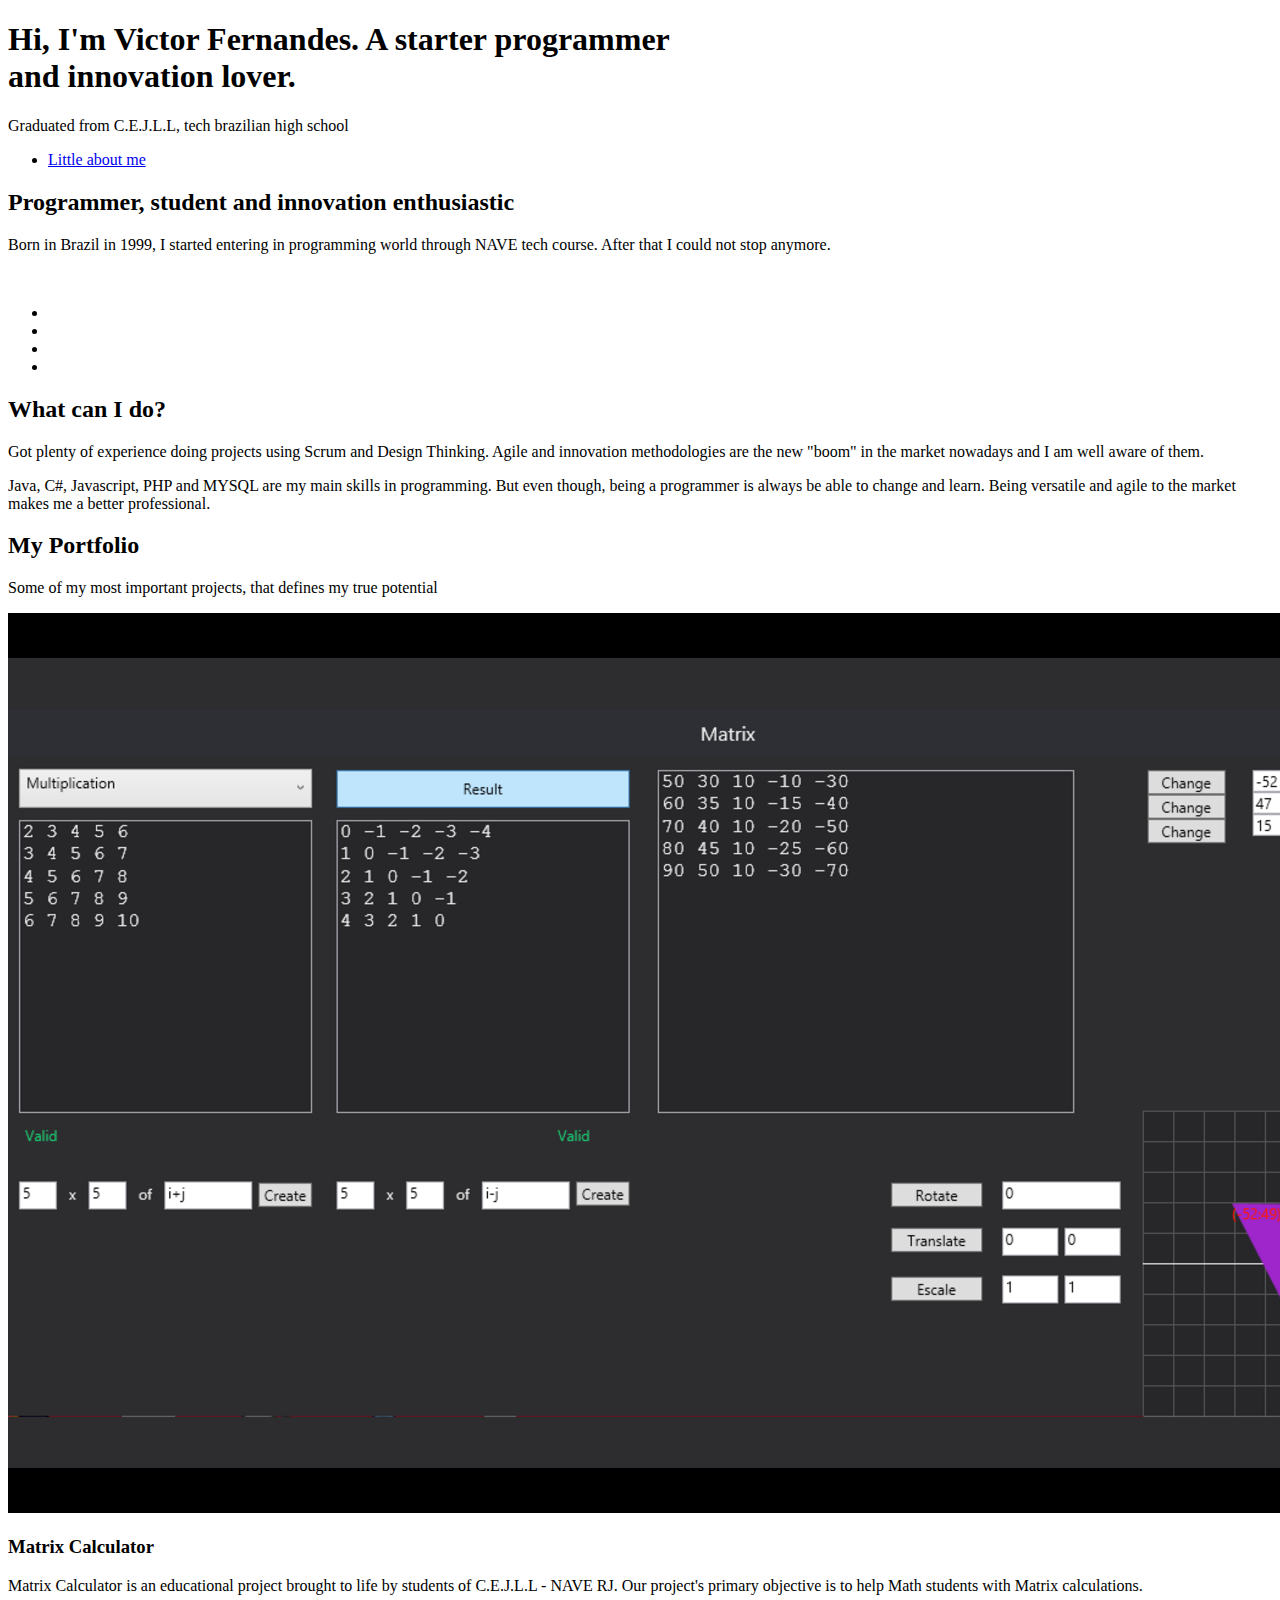
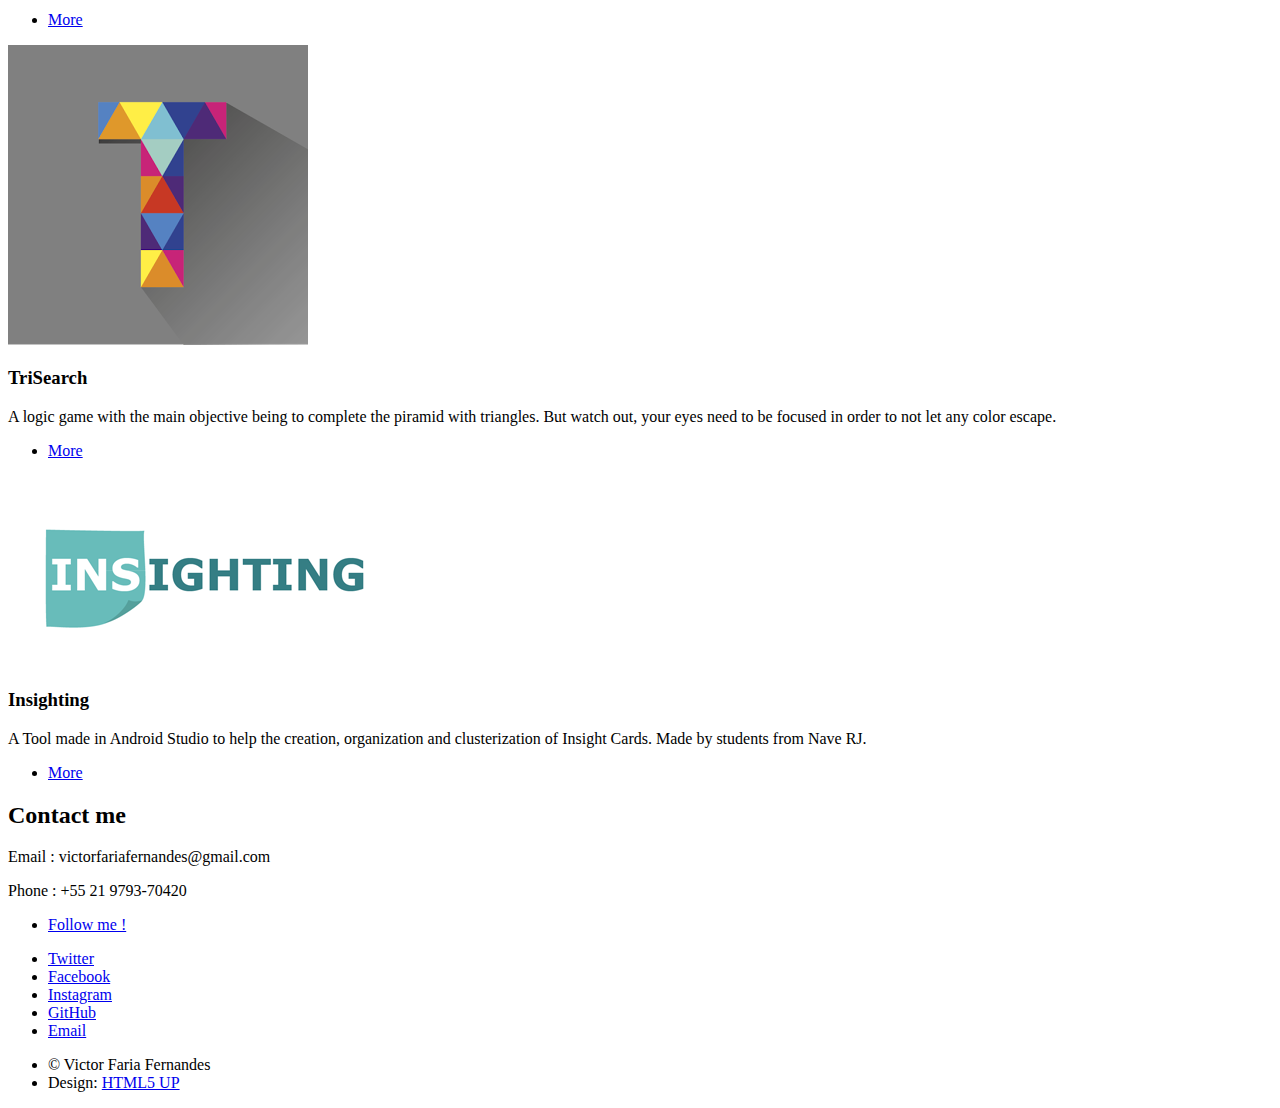
==== commit 4a718b42: "Portfolio" ====
--- a/index.html
+++ b/index.html
@@ -1,33 +1,146 @@
-<html> 
-  <head> 
-  <link rel="stylesheet" href="assets/css/style.css" />
-		<link href="https://fonts.googleapis.com/css?family=Cabin" rel="stylesheet">
-  <script src="https://ajax.googleapis.com/ajax/libs/jquery/3.1.1/jquery.min.js"></script>
-  </head> 
-	<script>
-		$(function(){$("#footerContent").load("footer.html");});
-		$(function(){$("#headerContent").load("header.html");}); 
-	</script> 
-  <body>
-	<div id="headerContent"></div>
-	<!-- Main Content-->
-	<section class="myhome">
-	<img id="profile-pic" src="images/fulls/perfil.jpg">
-		<section id="text-about">
-		<h2>About me</h2>
-		<p> My name is Victor Fernandes. I am a 17 years old programmer who loves develop stuff. Hoping to become a fine professional and aiming all programming areas from back-end to front-end.</p>
-		</section>
-		<section id="text-study">
-		<h2>Study</h2>
-		<h3>CEJLL</h3>
-		<p>Studied 3 years in a tech high school where I started loving programming.</p>
-		<h3>Cultura Inglesa</h3>
-		<p>Studied 8 years in an English course and became fluent on English.</p>
-		<h2>Articles</h2>
-		<a target="blank" href="http://cp2.g12.br/ojs/index.php/midiaseeducacao/article/view/501"><h3>Matrix Calculator</h3></a>
-		<p>Wrote an article in order to show all the areas of "hands on" pedagogic style. Using a matrix calculator teachers achieved a new way of teaching.</p>
-		</section>
-	</section>
-     <div id="footerContent"></div>
-  </body> 
+<!DOCTYPE HTML>
+<!--
+	Photon by HTML5 UP
+	html5up.net | @ajlkn
+	Free for personal and commercial use under the CCA 3.0 license (html5up.net/license)
+-->
+<html>
+	<head>
+		<title>Victor Fernandes</title>
+		<meta charset="utf-8" />
+		<meta name="viewport" content="width=device-width, initial-scale=1" />
+		<!--[if lte IE 8]><script src="assets/js/ie/html5shiv.js"></script><![endif]-->
+		<link rel="stylesheet" href="assets/css/main.css" />
+		<!--[if lte IE 8]><link rel="stylesheet" href="assets/css/ie8.css" /><![endif]-->
+		<!--[if lte IE 9]><link rel="stylesheet" href="assets/css/ie9.css" /><![endif]-->
+		<link rel="icon" href="images/code_icon.ico">
+	</head>
+	<body>
+
+		<!-- Header -->
+			<section id="header">
+				<div class="inner">
+					<span class="icon major fa-code"></span>
+					<h1>Hi, I'm <strong>Victor Fernandes</strong>.  A starter 	programmer<br />
+					and innovation lover.</h1>
+					<p>Graduated from C.E.J.L.L, tech brazilian high school <br />
+					</p>
+					<ul class="actions">
+						<li><a href="#one" class="button scrolly">Little about me</a></li>
+					</ul>
+				</div>
+			</section>
+
+		<!-- One -->
+			<section id="one" class="main style1">
+				<div class="container">
+					<div class="row 150%">
+						<div class="6u 12u$(medium)">
+							<header class="major">
+								<h2>Programmer, student and innovation enthusiastic<br/>
+							</header>
+							<p>Born in Brazil in 1999, I started entering in programming world through NAVE tech course. After that I could not stop anymore.  </p>
+						</div>
+						<div class="5u$ 11u$(medium) important(medium)">
+							<span class="image fit"><img src="images/profile_pic.jpg" alt="" /></span>
+						</div>
+					</div>
+				</div>
+			</section>
+
+		<!-- Two -->
+			<section id="two" class="main style2">
+				<div class="container">
+					<div class="row 150%">
+						<div class="6u 12u$(medium)">
+							<ul class="major-icons">
+								<li><span class="icon style1 major fa-code"></span></li>
+								<li><span class="icon style2 major fa-bolt"></span></li>
+								<li><span class="icon style4 major fa-cog"></span></li>
+								<li><span class="icon style5 major fa-desktop"></span></li>
+							</ul>
+						</div>
+						<div class="6u$ 12u$(medium)">
+							<header class="major">
+								<h2>What can I do?<br /></h2>
+							</header>
+							<p>Got plenty of experience doing projects using Scrum and Design Thinking. Agile and innovation methodologies are the new "boom" in the market nowadays and I am well aware of them. </p>
+							<p> Java, C#, Javascript, PHP and MYSQL are my main skills in programming. But even though, being a programmer is always be able to change and learn. Being versatile and agile to the market makes me a better professional. </p>
+						</div>
+					</div>
+				</div>
+			</section>
+
+		<!-- Three -->
+			<section id="three" class="main style1 special">
+				<div class="container">
+					<header class="major">
+						<h2>My Portfolio</h2>
+					</header>
+					<p>Some of my most important projects, that defines my true potential </p>
+					<div class="row 150%">
+						<div class="4u 12u$(medium)">
+							<span class="image fit"><img src="images/m_calculator.png" alt="" /></span>
+							<h3>Matrix Calculator</h3>
+							<p>Matrix Calculator is an educational project brought to life by students of C.E.J.L.L - NAVE RJ. 
+							Our project's primary objective is to help Math students with Matrix calculations.</p>
+							<ul class="actions">
+								<li><a href="https://github.com/victorffernandes/Matrix-Calculator" class="button">More</a></li>
+							</ul>
+						</div>
+						<div class="4u 12u$(medium)">
+							<span class="image fit"><img src="images/trisearch.jpg" alt="" /></span>
+							<h3>TriSearch</h3>
+							<p>A logic game with the main objective being to complete the piramid with triangles. But watch out, your eyes need to be focused in order to not let any color escape.</p>
+							<ul class="actions">
+								<li><a href="https://github.com/victorffernandes/TriSearch" class="button">More</a></li>
+							</ul>
+						</div>
+						<div class="4u$ 12u$(medium)">
+							<span class="image fit"><img src="images/insighting.png" alt="" /></span>
+							<h3>Insighting</h3>
+							<p>A Tool made in Android Studio to help the creation, organization and clusterization of Insight Cards. Made by students from Nave RJ.</p>
+							<ul class="actions">
+								<li><a href="https://github.com/victorffernandes/Insighting" class="button">More</a></li>
+							</ul>
+						</div>
+					</div>
+				</div>
+			</section>
+
+		<!-- Four -->
+			<section id="four" class="main style2 special">
+				<div class="container">
+					<header class="major">
+						<h2>Contact me</h2>
+					</header>
+					<p>Email : victorfariafernandes@gmail.com</p>
+					<p>Phone : +55 21 9793-70420 </p>
+					<ul class="actions uniform">
+						<li><a href="#footer" class="button">Follow me !</a></li>
+					</ul>
+				</div>
+			</section>
+			<section id="footer">
+				<ul class="icons">
+					<li><a href="https://twitter.com/zappknight" class="icon alt fa-twitter"><span class="label">Twitter</span></a></li>
+					<li><a href="https://www.facebook.com/victor.fernandes.9849" class="icon alt fa-facebook"><span class="label">Facebook</span></a></li>
+					<li><a href="https://www.instagram.com/vffernandess/" class="icon alt fa-instagram"><span class="label">Instagram</span></a></li>
+					<li><a href="https://github.com/victorffernandes" class="icon alt fa-github"><span class="label">GitHub</span></a></li>
+					<li><a href="https://plus.google.com/110125097327700505333?hl=pt-BR" class="icon alt fa-google"><span class="label">Email</span></a></li>
+				</ul>
+				<ul class="copyright">
+					<li>&copy; Victor Faria Fernandes</li><li>Design: <a href="http://html5up.net">HTML5 UP</a></li>
+				</ul>
+			</section>
+
+		<!-- Scripts -->
+			<script src="assets/js/jquery.min.js"></script>
+			<script src="assets/js/jquery.scrolly.min.js"></script>
+			<script src="assets/js/skel.min.js"></script>
+			<script src="assets/js/util.js"></script>
+			<!--[if lte IE 8]><script src="assets/js/ie/respond.min.js"></script><![endif]-->
+			<script src="assets/js/main.js"></script>
+
+	</body>
 </html>